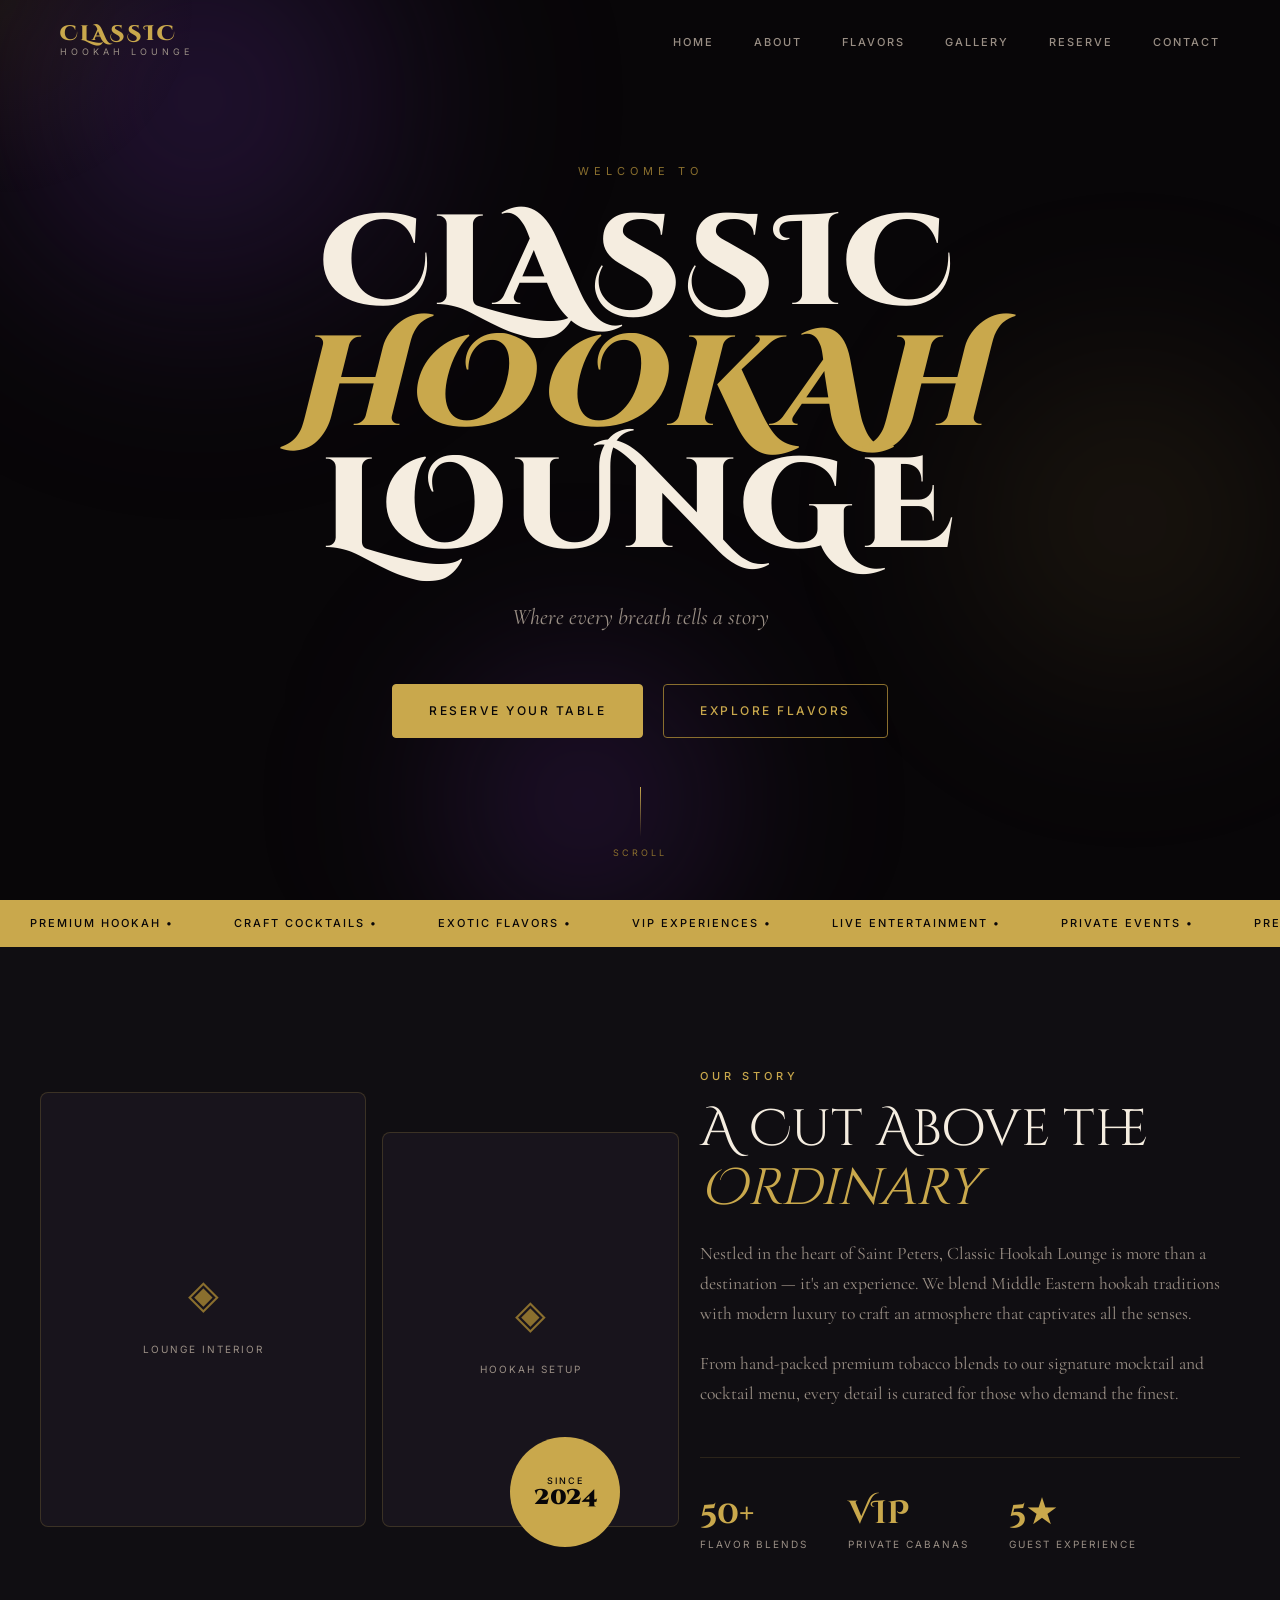
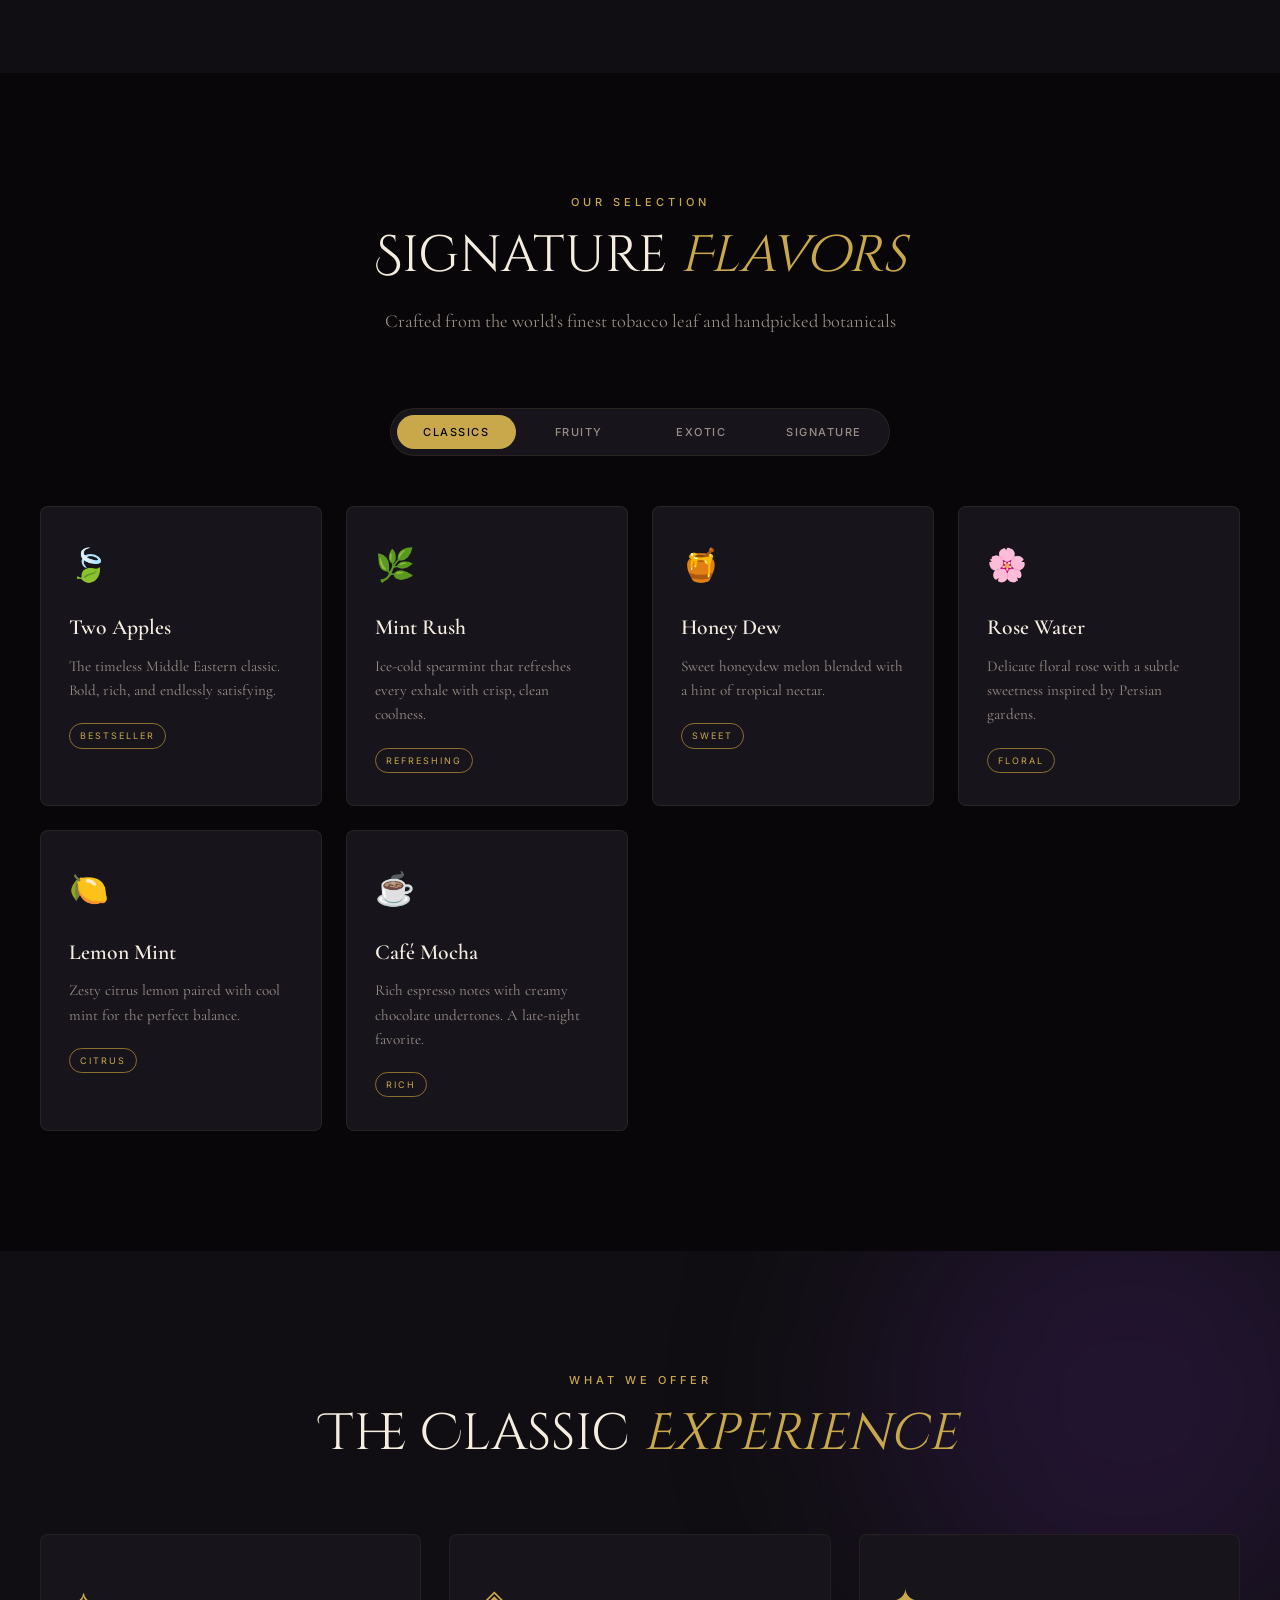
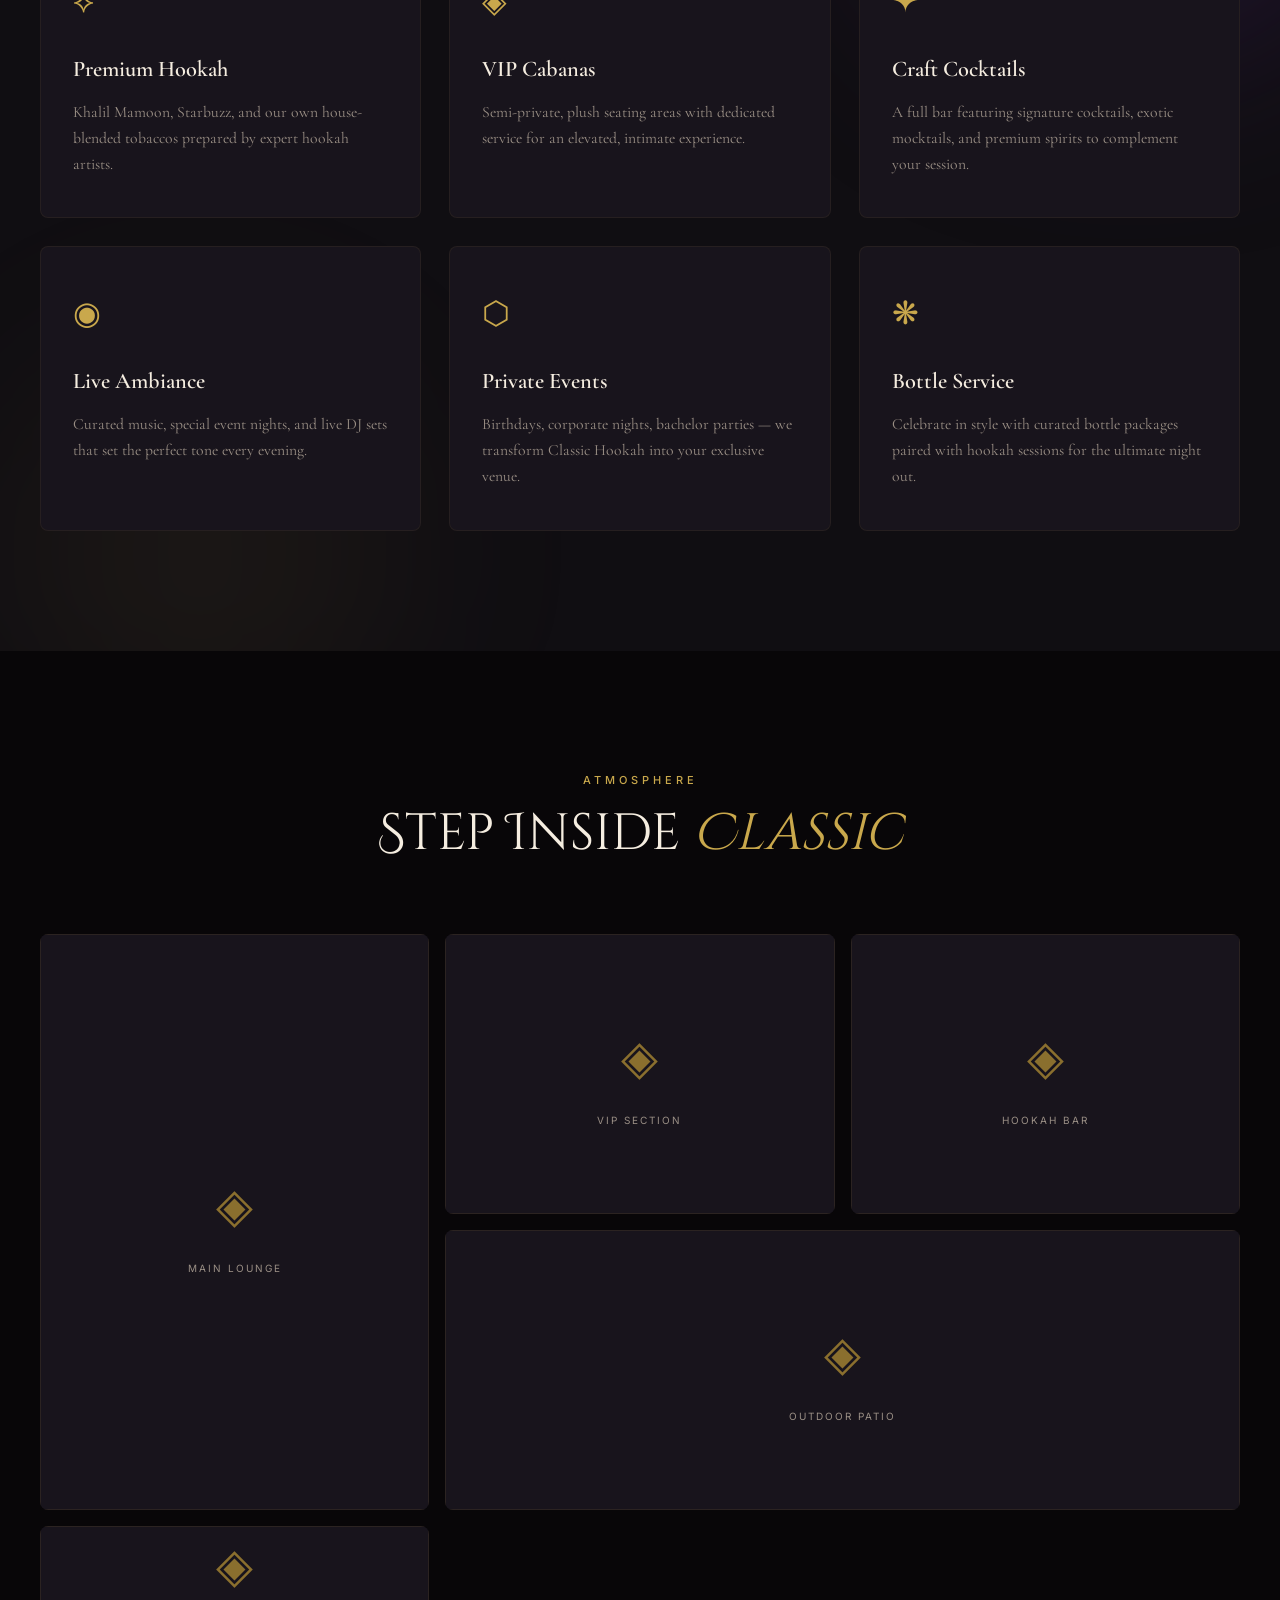
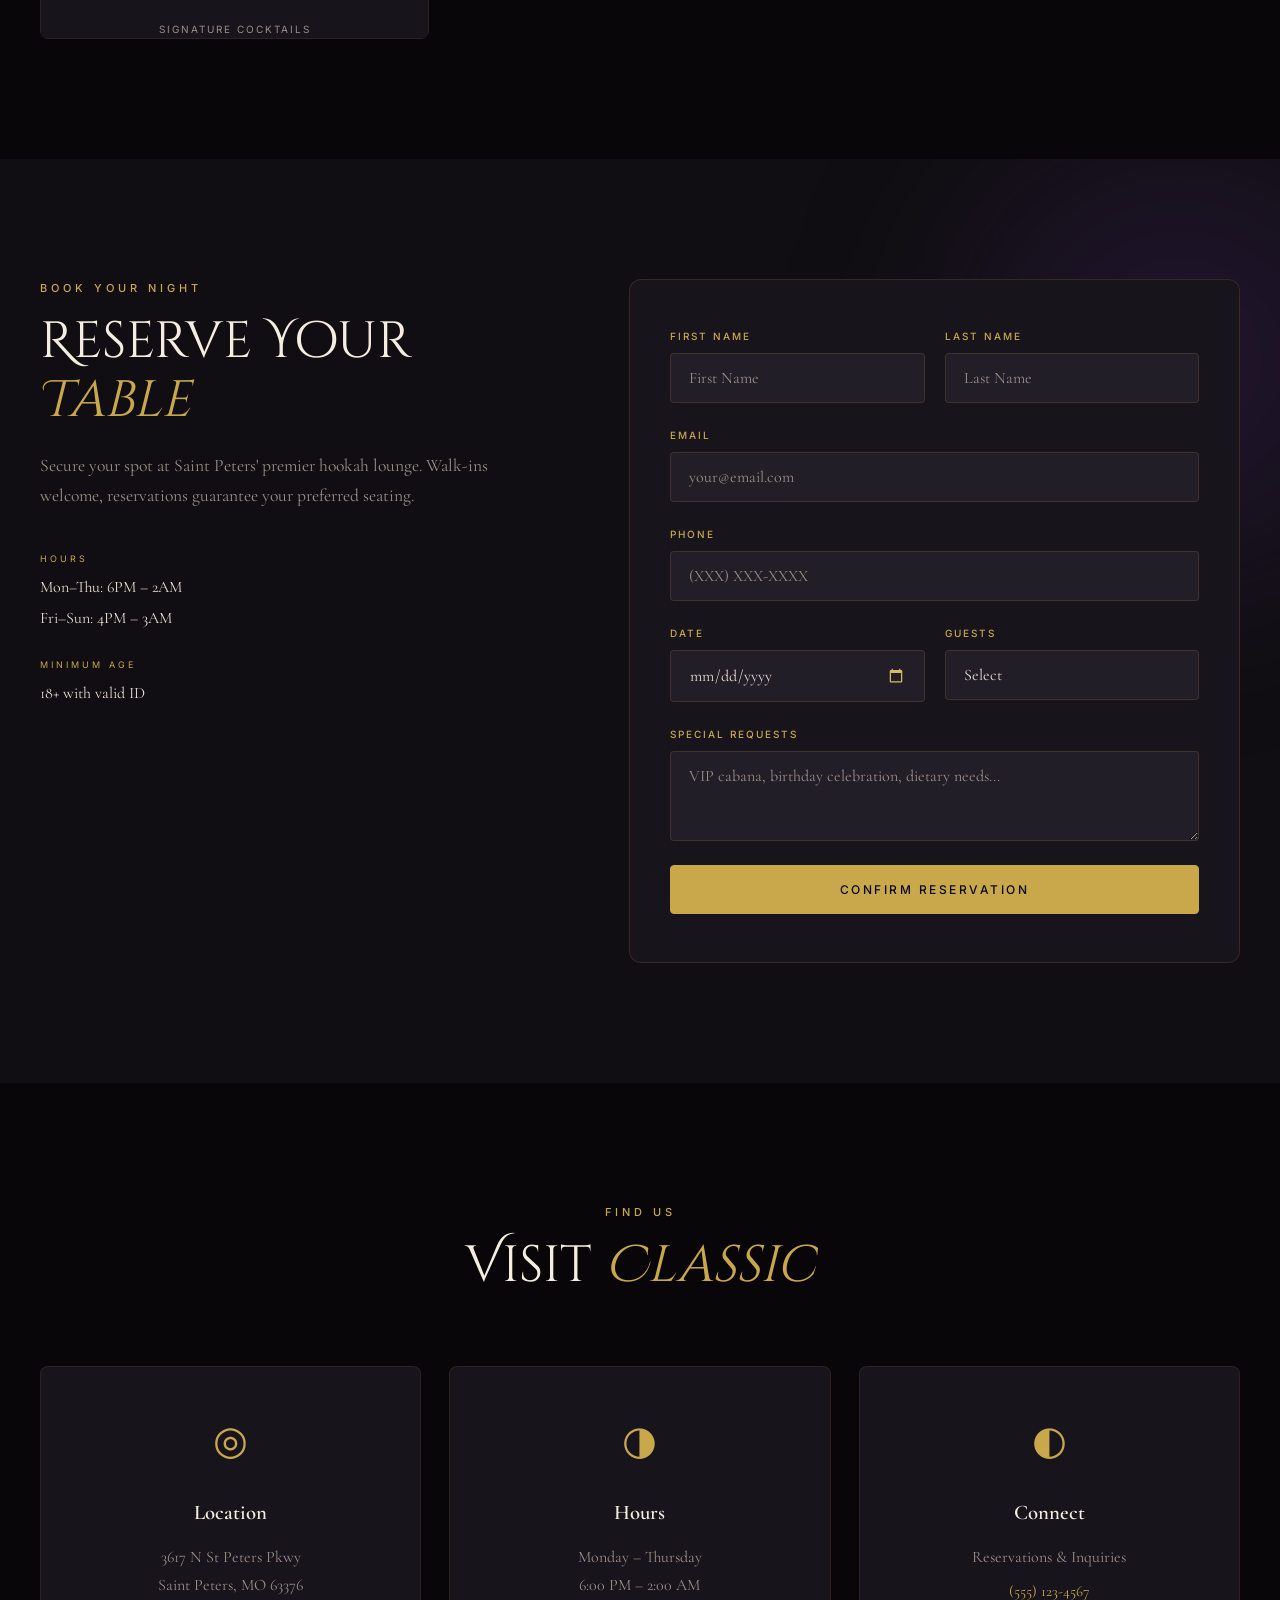
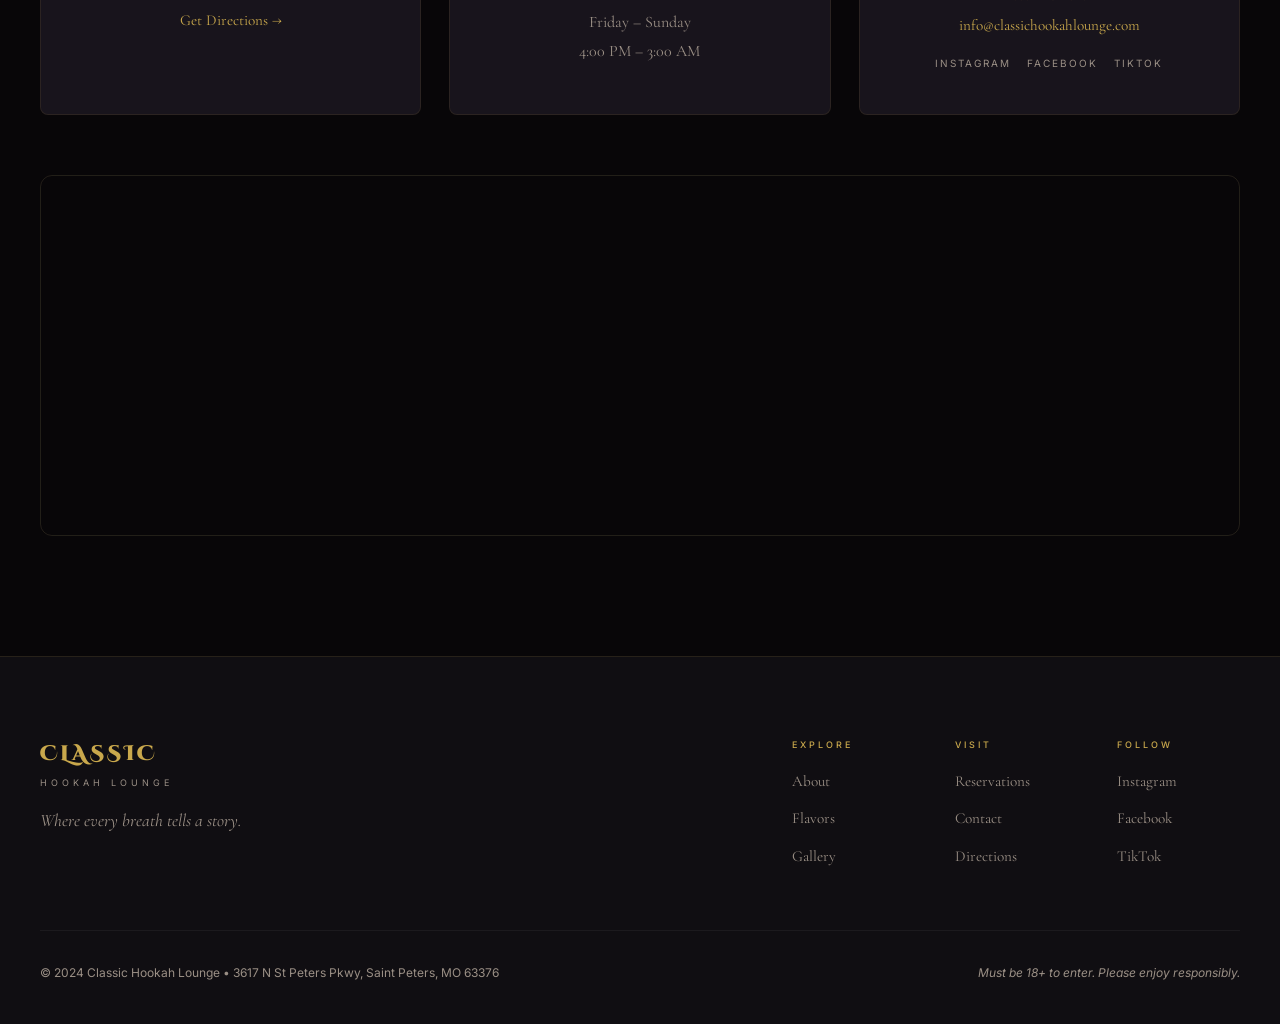
==== index.html @ 8cc6d25d "Initial commit of website files" ====
<!DOCTYPE html>
<html lang="en">
<head>
  <meta charset="UTF-8" />
  <meta name="viewport" content="width=device-width, initial-scale=1.0" />
  <title>Classic Hookah Lounge | Saint Peters, MO</title>
  <meta name="description" content="Classic Hookah Lounge — Premium hookah experience in Saint Peters, MO. Exotic flavors, luxurious ambiance, craft cocktails." />
  <link rel="stylesheet" href="style.css" />
  <link rel="preconnect" href="https://fonts.googleapis.com" />
  <link rel="preconnect" href="https://fonts.gstatic.com" crossorigin />
  <link href="https://fonts.googleapis.com/css2?family=Cinzel+Decorative:wght@400;700;900&family=Cormorant+Garamond:ital,wght@0,300;0,400;0,600;1,300;1,400&family=Inter:wght@300;400;500&display=swap" rel="stylesheet" />
</head>
<body>

  <!-- ── CURSOR GLOW ── -->
  <div class="cursor-glow" id="cursorGlow"></div>

  <!-- ── PARTICLE CANVAS ── -->
  <canvas id="smokeCanvas"></canvas>

  <!-- ── NAV ── -->
  <nav class="nav" id="nav">
    <div class="nav-logo">
      <span class="logo-text">CLASSIC</span>
      <span class="logo-sub">HOOKAH LOUNGE</span>
    </div>
    <button class="nav-toggle" id="navToggle" aria-label="Menu">
      <span></span><span></span><span></span>
    </button>
    <ul class="nav-links" id="navLinks">
      <li><a href="#home">Home</a></li>
      <li><a href="#about">About</a></li>
      <li><a href="#menu">Flavors</a></li>
      <li><a href="#gallery">Gallery</a></li>
      <li><a href="#reservations">Reserve</a></li>
      <li><a href="#contact">Contact</a></li>
    </ul>
  </nav>

  <!-- ── HERO ── -->
  <section class="hero" id="home">
    <div class="hero-bg">
      <div class="hero-orb hero-orb-1"></div>
      <div class="hero-orb hero-orb-2"></div>
      <div class="hero-orb hero-orb-3"></div>
    </div>
    <div class="hero-content">
      <p class="hero-eyebrow">Welcome to</p>
      <h1 class="hero-title">
        <span class="title-line">CLASSIC</span>
        <span class="title-line title-accent">HOOKAH</span>
        <span class="title-line">LOUNGE</span>
      </h1>
      <p class="hero-tagline">Where every breath tells a story</p>
      <div class="hero-cta">
        <a href="#reservations" class="btn btn-primary">Reserve Your Table</a>
        <a href="#menu" class="btn btn-ghost">Explore Flavors</a>
      </div>
    </div>
    <div class="hero-scroll">
      <div class="scroll-line"></div>
      <span>Scroll</span>
    </div>
  </section>

  <!-- ── TICKER ── -->
  <div class="ticker">
    <div class="ticker-track">
      <span>Premium Hookah &bull;</span>
      <span>Craft Cocktails &bull;</span>
      <span>Exotic Flavors &bull;</span>
      <span>VIP Experiences &bull;</span>
      <span>Live Entertainment &bull;</span>
      <span>Private Events &bull;</span>
      <span>Premium Hookah &bull;</span>
      <span>Craft Cocktails &bull;</span>
      <span>Exotic Flavors &bull;</span>
      <span>VIP Experiences &bull;</span>
      <span>Live Entertainment &bull;</span>
      <span>Private Events &bull;</span>
    </div>
  </div>

  <!-- ── ABOUT ── -->
  <section class="about section" id="about">
    <div class="container">
      <div class="about-grid">
        <div class="about-visual">
          <div class="about-img-frame">
            <div class="img-placeholder about-img-1">
              <div class="placeholder-icon">◈</div>
              <p>Lounge Interior</p>
            </div>
            <div class="img-placeholder about-img-2">
              <div class="placeholder-icon">◈</div>
              <p>Hookah Setup</p>
            </div>
          </div>
          <div class="about-badge">
            <span class="badge-number">Since</span>
            <span class="badge-year">2024</span>
          </div>
        </div>
        <div class="about-text">
          <p class="section-eyebrow">Our Story</p>
          <h2 class="section-title">A Cut Above the<br /><em>Ordinary</em></h2>
          <p class="about-desc">Nestled in the heart of Saint Peters, Classic Hookah Lounge is more than a destination — it's an experience. We blend Middle Eastern hookah traditions with modern luxury to craft an atmosphere that captivates all the senses.</p>
          <p class="about-desc">From hand-packed premium tobacco blends to our signature mocktail and cocktail menu, every detail is curated for those who demand the finest.</p>
          <div class="about-stats">
            <div class="stat">
              <span class="stat-num">50+</span>
              <span class="stat-label">Flavor Blends</span>
            </div>
            <div class="stat">
              <span class="stat-num">VIP</span>
              <span class="stat-label">Private Cabanas</span>
            </div>
            <div class="stat">
              <span class="stat-num">5★</span>
              <span class="stat-label">Guest Experience</span>
            </div>
          </div>
        </div>
      </div>
    </div>
  </section>

  <!-- ── FLAVORS ── -->
  <section class="menu section" id="menu">
    <div class="container">
      <div class="section-header">
        <p class="section-eyebrow">Our Selection</p>
        <h2 class="section-title">Signature <em>Flavors</em></h2>
        <p class="section-sub">Crafted from the world's finest tobacco leaf and handpicked botanicals</p>
      </div>
      <div class="flavor-tabs">
        <button class="tab-btn active" data-tab="classics">Classics</button>
        <button class="tab-btn" data-tab="fruity">Fruity</button>
        <button class="tab-btn" data-tab="exotic">Exotic</button>
        <button class="tab-btn" data-tab="signature">Signature</button>
      </div>
      <div class="flavor-grid" id="flavorGrid">
        <!-- JS populated -->
      </div>
    </div>
  </section>

  <!-- ── EXPERIENCE ── -->
  <section class="experience section">
    <div class="experience-bg">
      <div class="exp-orb exp-orb-1"></div>
      <div class="exp-orb exp-orb-2"></div>
    </div>
    <div class="container">
      <div class="section-header">
        <p class="section-eyebrow">What We Offer</p>
        <h2 class="section-title">The Classic <em>Experience</em></h2>
      </div>
      <div class="exp-cards">
        <div class="exp-card" data-delay="0">
          <div class="exp-icon">⟡</div>
          <h3>Premium Hookah</h3>
          <p>Khalil Mamoon, Starbuzz, and our own house-blended tobaccos prepared by expert hookah artists.</p>
        </div>
        <div class="exp-card" data-delay="100">
          <div class="exp-icon">◈</div>
          <h3>VIP Cabanas</h3>
          <p>Semi-private, plush seating areas with dedicated service for an elevated, intimate experience.</p>
        </div>
        <div class="exp-card" data-delay="200">
          <div class="exp-icon">✦</div>
          <h3>Craft Cocktails</h3>
          <p>A full bar featuring signature cocktails, exotic mocktails, and premium spirits to complement your session.</p>
        </div>
        <div class="exp-card" data-delay="300">
          <div class="exp-icon">◉</div>
          <h3>Live Ambiance</h3>
          <p>Curated music, special event nights, and live DJ sets that set the perfect tone every evening.</p>
        </div>
        <div class="exp-card" data-delay="400">
          <div class="exp-icon">⬡</div>
          <h3>Private Events</h3>
          <p>Birthdays, corporate nights, bachelor parties — we transform Classic Hookah into your exclusive venue.</p>
        </div>
        <div class="exp-card" data-delay="500">
          <div class="exp-icon">❋</div>
          <h3>Bottle Service</h3>
          <p>Celebrate in style with curated bottle packages paired with hookah sessions for the ultimate night out.</p>
        </div>
      </div>
    </div>
  </section>

  <!-- ── GALLERY ── -->
  <section class="gallery section" id="gallery">
    <div class="container">
      <div class="section-header">
        <p class="section-eyebrow">Atmosphere</p>
        <h2 class="section-title">Step Inside <em>Classic</em></h2>
      </div>
      <div class="gallery-grid">
        <div class="gallery-item gallery-large">
          <div class="gallery-placeholder">
            <div class="placeholder-icon">◈</div>
            <p>Main Lounge</p>
          </div>
          <div class="gallery-overlay"><span>Main Lounge</span></div>
        </div>
        <div class="gallery-item">
          <div class="gallery-placeholder">
            <div class="placeholder-icon">◈</div>
            <p>VIP Section</p>
          </div>
          <div class="gallery-overlay"><span>VIP Section</span></div>
        </div>
        <div class="gallery-item">
          <div class="gallery-placeholder">
            <div class="placeholder-icon">◈</div>
            <p>Hookah Bar</p>
          </div>
          <div class="gallery-overlay"><span>Hookah Bar</span></div>
        </div>
        <div class="gallery-item gallery-wide">
          <div class="gallery-placeholder">
            <div class="placeholder-icon">◈</div>
            <p>Outdoor Patio</p>
          </div>
          <div class="gallery-overlay"><span>Outdoor Patio</span></div>
        </div>
        <div class="gallery-item">
          <div class="gallery-placeholder">
            <div class="placeholder-icon">◈</div>
            <p>Signature Cocktails</p>
          </div>
          <div class="gallery-overlay"><span>Signature Cocktails</span></div>
        </div>
      </div>
    </div>
  </section>

  <!-- ── RESERVATIONS ── -->
  <section class="reservations section" id="reservations">
    <div class="res-bg">
      <div class="res-orb res-orb-1"></div>
    </div>
    <div class="container">
      <div class="res-grid">
        <div class="res-text">
          <p class="section-eyebrow">Book Your Night</p>
          <h2 class="section-title">Reserve Your<br /><em>Table</em></h2>
          <p class="res-desc">Secure your spot at Saint Peters' premier hookah lounge. Walk-ins welcome, reservations guarantee your preferred seating.</p>
          <div class="res-info">
            <div class="res-info-item">
              <span class="res-info-label">Hours</span>
              <span class="res-info-val">Mon–Thu: 6PM – 2AM</span>
              <span class="res-info-val">Fri–Sun: 4PM – 3AM</span>
            </div>
            <div class="res-info-item">
              <span class="res-info-label">Minimum Age</span>
              <span class="res-info-val">18+ with valid ID</span>
            </div>
          </div>
        </div>
        <form class="res-form" id="reservationForm">
          <div class="form-row">
            <div class="form-group">
              <label for="fname">First Name</label>
              <input type="text" id="fname" placeholder="First Name" required />
            </div>
            <div class="form-group">
              <label for="lname">Last Name</label>
              <input type="text" id="lname" placeholder="Last Name" required />
            </div>
          </div>
          <div class="form-group">
            <label for="email">Email</label>
            <input type="email" id="email" placeholder="your@email.com" required />
          </div>
          <div class="form-group">
            <label for="phone">Phone</label>
            <input type="tel" id="phone" placeholder="(XXX) XXX-XXXX" required />
          </div>
          <div class="form-row">
            <div class="form-group">
              <label for="date">Date</label>
              <input type="date" id="date" required />
            </div>
            <div class="form-group">
              <label for="guests">Guests</label>
              <select id="guests" required>
                <option value="">Select</option>
                <option>2</option>
                <option>3–4</option>
                <option>5–6</option>
                <option>7–10</option>
                <option>10+</option>
              </select>
            </div>
          </div>
          <div class="form-group">
            <label for="notes">Special Requests</label>
            <textarea id="notes" placeholder="VIP cabana, birthday celebration, dietary needs..." rows="3"></textarea>
          </div>
          <button type="submit" class="btn btn-primary btn-full">Confirm Reservation</button>
          <div class="form-success" id="formSuccess">
            <span>✦</span> Reservation received! We'll confirm via email shortly.
          </div>
        </form>
      </div>
    </div>
  </section>

  <!-- ── CONTACT ── -->
  <section class="contact section" id="contact">
    <div class="container">
      <div class="section-header">
        <p class="section-eyebrow">Find Us</p>
        <h2 class="section-title">Visit <em>Classic</em></h2>
      </div>
      <div class="contact-grid">
        <div class="contact-card">
          <div class="contact-icon">◎</div>
          <h3>Location</h3>
          <p>3617 N St Peters Pkwy<br />Saint Peters, MO 63376</p>
          <a href="https://maps.google.com/?q=3617+N+St+Peters+Pkwy+Saint+Peters+MO+63376" target="_blank" class="contact-link">Get Directions →</a>
        </div>
        <div class="contact-card">
          <div class="contact-icon">◑</div>
          <h3>Hours</h3>
          <p>Monday – Thursday<br />6:00 PM – 2:00 AM</p>
          <p>Friday – Sunday<br />4:00 PM – 3:00 AM</p>
        </div>
        <div class="contact-card">
          <div class="contact-icon">◐</div>
          <h3>Connect</h3>
          <p>Reservations &amp; Inquiries</p>
          <a href="tel:+15551234567" class="contact-link">(555) 123-4567</a>
          <a href="mailto:info@classichookahlounge.com" class="contact-link">info@classichookahlounge.com</a>
          <div class="social-links">
            <a href="#" class="social-link">Instagram</a>
            <a href="#" class="social-link">Facebook</a>
            <a href="#" class="social-link">TikTok</a>
          </div>
        </div>
      </div>
      <div class="map-frame">
        <iframe
          src="https://www.google.com/maps/embed?pb=!1m18!1m12!1m3!1d3107.0!2d-90.6273!3d38.7874!2m3!1f0!2f0!3f0!3m2!1i1024!2i768!4f13.1!3m3!1m2!1s0x0%3A0x0!2s3617+N+St+Peters+Pkwy%2C+Saint+Peters%2C+MO+63376!5e0!3m2!1sen!2sus!4v1"
          width="100%"
          height="350"
          style="border:0;"
          allowfullscreen=""
          loading="lazy"
          referrerpolicy="no-referrer-when-downgrade"
          title="Classic Hookah Lounge Location">
        </iframe>
      </div>
    </div>
  </section>

  <!-- ── FOOTER ── -->
  <footer class="footer">
    <div class="container">
      <div class="footer-top">
        <div class="footer-brand">
          <div class="footer-logo">
            <span class="logo-text">CLASSIC</span>
            <span class="logo-sub">HOOKAH LOUNGE</span>
          </div>
          <p class="footer-tagline">Where every breath tells a story.</p>
        </div>
        <div class="footer-links-grid">
          <div class="footer-col">
            <h4>Explore</h4>
            <a href="#about">About</a>
            <a href="#menu">Flavors</a>
            <a href="#gallery">Gallery</a>
          </div>
          <div class="footer-col">
            <h4>Visit</h4>
            <a href="#reservations">Reservations</a>
            <a href="#contact">Contact</a>
            <a href="#contact">Directions</a>
          </div>
          <div class="footer-col">
            <h4>Follow</h4>
            <a href="#">Instagram</a>
            <a href="#">Facebook</a>
            <a href="#">TikTok</a>
          </div>
        </div>
      </div>
      <div class="footer-bottom">
        <p>&copy; 2024 Classic Hookah Lounge &bull; 3617 N St Peters Pkwy, Saint Peters, MO 63376</p>
        <p class="footer-age">Must be 18+ to enter. Please enjoy responsibly.</p>
      </div>
    </div>
  </footer>

  <script src="script.js"></script>
</body>
</html>
---- style.css ----
/* ── RESET & TOKENS ── */
*, *::before, *::after { box-sizing: border-box; margin: 0; padding: 0; }

:root {
  --gold:       #c9a84c;
  --gold-light: #e8c97a;
  --gold-dim:   #8a6f2e;
  --cream:      #f5ede0;
  --dark:       #080608;
  --dark-2:     #100e12;
  --dark-3:     #18141c;
  --dark-4:     #221e28;
  --purple:     #3d1f5e;
  --purple-mid: #5c2d8a;
  --purple-glow:#7b3db5;
  --text-main:  #e8ddd0;
  --text-muted: #9a8f85;
  --font-display: 'Cinzel Decorative', serif;
  --font-body:    'Cormorant Garamond', serif;
  --font-ui:      'Inter', sans-serif;
  --section-pad:  120px;
  --radius:       4px;
  --transition:   0.4s cubic-bezier(0.25, 0.46, 0.45, 0.94);
}

html { scroll-behavior: smooth; }

body {
  background: var(--dark);
  color: var(--text-main);
  font-family: var(--font-body);
  font-size: 18px;
  line-height: 1.7;
  overflow-x: hidden;
}

/* ── SCROLLBAR ── */
::-webkit-scrollbar { width: 6px; }
::-webkit-scrollbar-track { background: var(--dark-2); }
::-webkit-scrollbar-thumb { background: var(--gold-dim); border-radius: 3px; }

/* ── SMOKE CANVAS ── */
#smokeCanvas {
  position: fixed;
  top: 0; left: 0;
  width: 100%; height: 100%;
  pointer-events: none;
  z-index: 0;
  opacity: 0.35;
}

/* ── CURSOR GLOW ── */
.cursor-glow {
  position: fixed;
  width: 400px;
  height: 400px;
  border-radius: 50%;
  background: radial-gradient(circle, rgba(201,168,76,0.07) 0%, transparent 70%);
  pointer-events: none;
  transform: translate(-50%, -50%);
  z-index: 1;
  transition: opacity 0.3s;
}

/* ── CONTAINER ── */
.container {
  max-width: 1280px;
  margin: 0 auto;
  padding: 0 40px;
  position: relative;
  z-index: 2;
}

/* ── SECTION SHARED ── */
.section { padding: var(--section-pad) 0; position: relative; }

.section-header { text-align: center; margin-bottom: 70px; }

.section-eyebrow {
  font-family: var(--font-ui);
  font-size: 11px;
  font-weight: 500;
  letter-spacing: 4px;
  text-transform: uppercase;
  color: var(--gold);
  margin-bottom: 16px;
  display: block;
}

.section-title {
  font-family: var(--font-display);
  font-size: clamp(2rem, 4vw, 3.2rem);
  font-weight: 400;
  line-height: 1.15;
  color: var(--cream);
  margin-bottom: 20px;
}

.section-title em {
  font-style: italic;
  color: var(--gold);
}

.section-sub {
  font-size: 1.15rem;
  color: var(--text-muted);
  max-width: 550px;
  margin: 0 auto;
}

/* ── BUTTONS ── */
.btn {
  display: inline-block;
  font-family: var(--font-ui);
  font-size: 12px;
  font-weight: 500;
  letter-spacing: 2.5px;
  text-transform: uppercase;
  text-decoration: none;
  padding: 16px 36px;
  border-radius: var(--radius);
  cursor: pointer;
  transition: var(--transition);
  border: 1.5px solid transparent;
  position: relative;
  overflow: hidden;
}

.btn::before {
  content: '';
  position: absolute;
  inset: 0;
  background: var(--gold-light);
  transform: scaleX(0);
  transform-origin: left;
  transition: transform 0.35s ease;
  z-index: -1;
}

.btn-primary {
  background: var(--gold);
  color: var(--dark);
  border-color: var(--gold);
}

.btn-primary:hover {
  color: var(--dark);
  box-shadow: 0 0 40px rgba(201,168,76,0.4);
}

.btn-primary:hover::before { transform: scaleX(1); }

.btn-ghost {
  background: transparent;
  color: var(--gold);
  border-color: var(--gold-dim);
}

.btn-ghost:hover {
  border-color: var(--gold);
  box-shadow: 0 0 25px rgba(201,168,76,0.2);
  color: var(--gold-light);
}

.btn-full { width: 100%; text-align: center; }

/* ── NAV ── */
.nav {
  position: fixed;
  top: 0; left: 0; right: 0;
  z-index: 1000;
  padding: 24px 60px;
  display: flex;
  align-items: center;
  justify-content: space-between;
  transition: var(--transition);
}

.nav.scrolled {
  background: rgba(8,6,8,0.92);
  backdrop-filter: blur(20px);
  padding: 16px 60px;
  border-bottom: 1px solid rgba(201,168,76,0.1);
}

.nav-logo {
  display: flex;
  flex-direction: column;
  line-height: 1;
}

.logo-text {
  font-family: var(--font-display);
  font-size: 1.3rem;
  font-weight: 900;
  color: var(--gold);
  letter-spacing: 3px;
}

.logo-sub {
  font-family: var(--font-ui);
  font-size: 9px;
  letter-spacing: 4px;
  color: var(--text-muted);
  text-transform: uppercase;
  margin-top: 2px;
}

.nav-links {
  list-style: none;
  display: flex;
  gap: 40px;
}

.nav-links a {
  font-family: var(--font-ui);
  font-size: 11px;
  font-weight: 500;
  letter-spacing: 2px;
  text-transform: uppercase;
  text-decoration: none;
  color: var(--text-muted);
  transition: color 0.25s;
  position: relative;
}

.nav-links a::after {
  content: '';
  position: absolute;
  bottom: -4px; left: 0;
  width: 0; height: 1px;
  background: var(--gold);
  transition: width 0.3s;
}

.nav-links a:hover { color: var(--gold); }
.nav-links a:hover::after { width: 100%; }

.nav-toggle {
  display: none;
  flex-direction: column;
  gap: 5px;
  background: none;
  border: none;
  cursor: pointer;
  padding: 4px;
}

.nav-toggle span {
  display: block;
  width: 24px;
  height: 1.5px;
  background: var(--gold);
  transition: var(--transition);
}

/* ── HERO ── */
.hero {
  position: relative;
  min-height: 100vh;
  display: flex;
  align-items: center;
  justify-content: center;
  text-align: center;
  overflow: hidden;
  background: var(--dark);
}

.hero-bg {
  position: absolute;
  inset: 0;
}

.hero-orb {
  position: absolute;
  border-radius: 50%;
  filter: blur(80px);
  animation: orbFloat 8s ease-in-out infinite;
}

.hero-orb-1 {
  width: 600px; height: 600px;
  background: radial-gradient(circle, rgba(61,31,94,0.6) 0%, transparent 70%);
  top: -200px; left: -100px;
  animation-delay: 0s;
}

.hero-orb-2 {
  width: 500px; height: 500px;
  background: radial-gradient(circle, rgba(201,168,76,0.12) 0%, transparent 70%);
  top: 30%; right: -100px;
  animation-delay: -3s;
}

.hero-orb-3 {
  width: 400px; height: 400px;
  background: radial-gradient(circle, rgba(92,45,138,0.4) 0%, transparent 70%);
  bottom: -100px; left: 30%;
  animation-delay: -6s;
}

@keyframes orbFloat {
  0%, 100% { transform: translateY(0) scale(1); }
  50% { transform: translateY(-30px) scale(1.05); }
}

.hero-content {
  position: relative;
  z-index: 2;
  max-width: 900px;
  padding: 0 20px;
}

.hero-eyebrow {
  font-family: var(--font-ui);
  font-size: 11px;
  font-weight: 400;
  letter-spacing: 5px;
  text-transform: uppercase;
  color: var(--gold-dim);
  margin-bottom: 24px;
  opacity: 0;
  animation: fadeUp 1s 0.3s forwards;
}

.hero-title {
  margin-bottom: 28px;
  opacity: 0;
  animation: fadeUp 1s 0.6s forwards;
}

.title-line {
  display: block;
  font-family: var(--font-display);
  font-size: clamp(3.5rem, 10vw, 8rem);
  font-weight: 900;
  line-height: 0.95;
  letter-spacing: 0.05em;
  color: var(--cream);
}

.title-accent {
  color: var(--gold);
  font-style: italic;
}

.hero-tagline {
  font-family: var(--font-body);
  font-size: clamp(1.1rem, 2vw, 1.4rem);
  font-style: italic;
  color: var(--text-muted);
  margin-bottom: 48px;
  opacity: 0;
  animation: fadeUp 1s 0.9s forwards;
}

.hero-cta {
  display: flex;
  gap: 20px;
  justify-content: center;
  flex-wrap: wrap;
  opacity: 0;
  animation: fadeUp 1s 1.2s forwards;
}

.hero-scroll {
  position: absolute;
  bottom: 40px; left: 50%;
  transform: translateX(-50%);
  display: flex;
  flex-direction: column;
  align-items: center;
  gap: 8px;
  z-index: 2;
  opacity: 0;
  animation: fadeIn 1s 2s forwards;
}

.scroll-line {
  width: 1px;
  height: 50px;
  background: linear-gradient(to bottom, var(--gold), transparent);
  animation: scrollPulse 2s ease-in-out infinite;
}

.hero-scroll span {
  font-family: var(--font-ui);
  font-size: 9px;
  letter-spacing: 3px;
  text-transform: uppercase;
  color: var(--gold-dim);
}

@keyframes scrollPulse {
  0%, 100% { opacity: 0.4; transform: scaleY(1); }
  50% { opacity: 1; transform: scaleY(1.2); }
}

/* ── TICKER ── */
.ticker {
  position: relative;
  z-index: 2;
  background: var(--gold);
  overflow: hidden;
  padding: 14px 0;
}

.ticker-track {
  display: flex;
  white-space: nowrap;
  animation: ticker 30s linear infinite;
}

.ticker-track span {
  font-family: var(--font-ui);
  font-size: 11px;
  font-weight: 500;
  letter-spacing: 2px;
  text-transform: uppercase;
  color: var(--dark);
  padding: 0 30px;
}

@keyframes ticker {
  from { transform: translateX(0); }
  to { transform: translateX(-50%); }
}

/* ── ABOUT ── */
.about { background: var(--dark-2); }

.about-grid {
  display: grid;
  grid-template-columns: 1fr 1fr;
  gap: 80px;
  align-items: center;
}

.about-visual {
  position: relative;
}

.about-img-frame {
  display: grid;
  grid-template-columns: 3fr 2fr;
  gap: 16px;
}

.img-placeholder {
  border-radius: 8px;
  display: flex;
  flex-direction: column;
  align-items: center;
  justify-content: center;
  gap: 12px;
  border: 1px solid rgba(201,168,76,0.2);
  transition: border-color 0.3s;
  cursor: default;
  background: var(--dark-3);
}

.img-placeholder:hover { border-color: rgba(201,168,76,0.5); }

.about-img-1 { aspect-ratio: 3/4; }
.about-img-2 { aspect-ratio: 3/4; margin-top: 40px; }

.placeholder-icon {
  font-size: 2.5rem;
  color: var(--gold-dim);
}

.img-placeholder p {
  font-family: var(--font-ui);
  font-size: 10px;
  letter-spacing: 2px;
  text-transform: uppercase;
  color: var(--text-muted);
}

.about-badge {
  position: absolute;
  bottom: -20px; right: -20px;
  width: 110px; height: 110px;
  border-radius: 50%;
  background: var(--gold);
  display: flex;
  flex-direction: column;
  align-items: center;
  justify-content: center;
  line-height: 1;
}

.badge-number {
  font-family: var(--font-ui);
  font-size: 9px;
  font-weight: 500;
  letter-spacing: 2px;
  text-transform: uppercase;
  color: var(--dark);
}

.badge-year {
  font-family: var(--font-display);
  font-size: 1.5rem;
  font-weight: 900;
  color: var(--dark);
}

.about-text { padding-left: 20px; }

.about-desc {
  color: var(--text-muted);
  margin-bottom: 20px;
  font-size: 1.1rem;
}

.about-stats {
  display: flex;
  gap: 40px;
  margin-top: 48px;
  padding-top: 40px;
  border-top: 1px solid rgba(201,168,76,0.15);
}

.stat { display: flex; flex-direction: column; }

.stat-num {
  font-family: var(--font-display);
  font-size: 2rem;
  font-weight: 700;
  color: var(--gold);
  line-height: 1;
}

.stat-label {
  font-family: var(--font-ui);
  font-size: 10px;
  letter-spacing: 2px;
  text-transform: uppercase;
  color: var(--text-muted);
  margin-top: 6px;
}

/* ── MENU / FLAVORS ── */
.menu { background: var(--dark); }

.flavor-tabs {
  display: flex;
  justify-content: center;
  gap: 4px;
  margin-bottom: 50px;
  background: var(--dark-3);
  border-radius: 100px;
  padding: 6px;
  max-width: 500px;
  margin: 0 auto 50px;
  border: 1px solid rgba(201,168,76,0.1);
}

.tab-btn {
  flex: 1;
  font-family: var(--font-ui);
  font-size: 11px;
  font-weight: 500;
  letter-spacing: 1.5px;
  text-transform: uppercase;
  padding: 10px 20px;
  border: none;
  border-radius: 100px;
  background: transparent;
  color: var(--text-muted);
  cursor: pointer;
  transition: var(--transition);
}

.tab-btn.active {
  background: var(--gold);
  color: var(--dark);
}

.tab-btn:hover:not(.active) { color: var(--gold); }

.flavor-grid {
  display: grid;
  grid-template-columns: repeat(auto-fill, minmax(280px, 1fr));
  gap: 24px;
}

.flavor-card {
  background: var(--dark-3);
  border: 1px solid rgba(201,168,76,0.1);
  border-radius: 8px;
  padding: 32px 28px;
  transition: var(--transition);
  position: relative;
  overflow: hidden;
  opacity: 0;
  transform: translateY(20px);
  animation: fadeUp 0.5s forwards;
}

.flavor-card::before {
  content: '';
  position: absolute;
  top: 0; left: 0;
  width: 100%; height: 3px;
  background: linear-gradient(90deg, var(--gold-dim), var(--gold));
  transform: scaleX(0);
  transform-origin: left;
  transition: transform 0.4s ease;
}

.flavor-card:hover {
  border-color: rgba(201,168,76,0.35);
  transform: translateY(-6px);
  box-shadow: 0 20px 60px rgba(0,0,0,0.5);
}

.flavor-card:hover::before { transform: scaleX(1); }

.flavor-emoji {
  font-size: 2rem;
  margin-bottom: 16px;
  display: block;
}

.flavor-name {
  font-family: var(--font-body);
  font-size: 1.35rem;
  font-weight: 600;
  color: var(--cream);
  margin-bottom: 8px;
}

.flavor-desc {
  font-size: 0.95rem;
  color: var(--text-muted);
  line-height: 1.6;
  margin-bottom: 16px;
}

.flavor-tag {
  display: inline-block;
  font-family: var(--font-ui);
  font-size: 9px;
  letter-spacing: 2px;
  text-transform: uppercase;
  color: var(--gold);
  border: 1px solid var(--gold-dim);
  padding: 4px 10px;
  border-radius: 100px;
}

/* ── EXPERIENCE ── */
.experience {
  background: var(--dark-2);
  overflow: hidden;
}

.experience-bg {
  position: absolute;
  inset: 0;
  pointer-events: none;
}

.exp-orb {
  position: absolute;
  border-radius: 50%;
  filter: blur(100px);
}

.exp-orb-1 {
  width: 500px; height: 500px;
  background: rgba(61,31,94,0.4);
  top: -100px; right: -100px;
}

.exp-orb-2 {
  width: 400px; height: 400px;
  background: rgba(201,168,76,0.06);
  bottom: -100px; left: 0;
}

.exp-cards {
  display: grid;
  grid-template-columns: repeat(3, 1fr);
  gap: 28px;
}

.exp-card {
  background: var(--dark-3);
  border: 1px solid rgba(201,168,76,0.08);
  border-radius: 8px;
  padding: 40px 32px;
  transition: var(--transition);
  position: relative;
  z-index: 2;
  opacity: 0;
  transform: translateY(30px);
}

.exp-card.visible {
  animation: fadeUp 0.7s forwards;
}

.exp-card:hover {
  border-color: rgba(201,168,76,0.3);
  background: var(--dark-4);
  box-shadow: 0 0 60px rgba(61,31,94,0.3);
  transform: translateY(-4px);
}

.exp-icon {
  font-size: 2rem;
  color: var(--gold);
  margin-bottom: 20px;
  display: block;
}

.exp-card h3 {
  font-family: var(--font-body);
  font-size: 1.4rem;
  font-weight: 600;
  color: var(--cream);
  margin-bottom: 12px;
}

.exp-card p {
  font-size: 0.98rem;
  color: var(--text-muted);
  line-height: 1.65;
}

/* ── GALLERY ── */
.gallery { background: var(--dark); }

.gallery-grid {
  display: grid;
  grid-template-columns: repeat(3, 1fr);
  grid-template-rows: repeat(2, 280px);
  gap: 16px;
}

.gallery-large {
  grid-column: 1;
  grid-row: 1 / 3;
}

.gallery-wide {
  grid-column: 2 / 4;
}

.gallery-item {
  position: relative;
  border-radius: 8px;
  overflow: hidden;
  cursor: pointer;
}

.gallery-placeholder {
  width: 100%; height: 100%;
  background: var(--dark-3);
  display: flex;
  flex-direction: column;
  align-items: center;
  justify-content: center;
  gap: 12px;
  border: 1px solid rgba(201,168,76,0.1);
  transition: border-color 0.3s;
}

.gallery-item:hover .gallery-placeholder {
  border-color: rgba(201,168,76,0.3);
}

.gallery-placeholder .placeholder-icon { font-size: 3rem; color: var(--gold-dim); }
.gallery-placeholder p { font-family: var(--font-ui); font-size: 10px; letter-spacing: 2px; text-transform: uppercase; color: var(--text-muted); }

.gallery-overlay {
  position: absolute;
  inset: 0;
  background: linear-gradient(to top, rgba(8,6,8,0.85) 0%, transparent 60%);
  display: flex;
  align-items: flex-end;
  padding: 24px;
  opacity: 0;
  transition: opacity 0.35s;
}

.gallery-item:hover .gallery-overlay { opacity: 1; }

.gallery-overlay span {
  font-family: var(--font-body);
  font-size: 1.1rem;
  font-weight: 600;
  color: var(--gold);
  letter-spacing: 1px;
}

/* ── RESERVATIONS ── */
.reservations {
  background: var(--dark-2);
  overflow: hidden;
}

.res-bg {
  position: absolute;
  inset: 0;
  pointer-events: none;
}

.res-orb-1 {
  position: absolute;
  width: 600px; height: 600px;
  border-radius: 50%;
  background: radial-gradient(circle, rgba(92,45,138,0.3) 0%, transparent 70%);
  filter: blur(80px);
  right: -200px; top: -100px;
}

.res-grid {
  display: grid;
  grid-template-columns: 1fr 1.2fr;
  gap: 80px;
  align-items: start;
}

.res-desc {
  color: var(--text-muted);
  font-size: 1.1rem;
  margin-bottom: 40px;
}

.res-info { display: flex; flex-direction: column; gap: 24px; }

.res-info-item { display: flex; flex-direction: column; gap: 4px; }

.res-info-label {
  font-family: var(--font-ui);
  font-size: 9px;
  letter-spacing: 3px;
  text-transform: uppercase;
  color: var(--gold);
  margin-bottom: 4px;
}

.res-info-val {
  font-size: 1rem;
  color: var(--text-main);
}

.res-form {
  background: var(--dark-3);
  border: 1px solid rgba(201,168,76,0.15);
  border-radius: 12px;
  padding: 48px 40px;
  position: relative;
  z-index: 2;
}

.form-row {
  display: grid;
  grid-template-columns: 1fr 1fr;
  gap: 20px;
}

.form-group {
  display: flex;
  flex-direction: column;
  gap: 8px;
  margin-bottom: 24px;
}

.form-group label {
  font-family: var(--font-ui);
  font-size: 10px;
  font-weight: 500;
  letter-spacing: 2px;
  text-transform: uppercase;
  color: var(--gold);
}

.form-group input,
.form-group select,
.form-group textarea {
  background: var(--dark-4);
  border: 1px solid rgba(201,168,76,0.15);
  border-radius: var(--radius);
  color: var(--text-main);
  font-family: var(--font-body);
  font-size: 1rem;
  padding: 14px 18px;
  transition: border-color 0.25s, box-shadow 0.25s;
  outline: none;
  width: 100%;
  appearance: none;
}

.form-group input::placeholder,
.form-group textarea::placeholder { color: var(--text-muted); }

.form-group input:focus,
.form-group select:focus,
.form-group textarea:focus {
  border-color: var(--gold-dim);
  box-shadow: 0 0 0 3px rgba(201,168,76,0.08);
}

.form-group textarea { resize: vertical; min-height: 80px; }

input[type="date"]::-webkit-calendar-picker-indicator {
  filter: invert(0.6) sepia(1) saturate(2) hue-rotate(10deg);
}

select option { background: var(--dark-3); }

.form-success {
  display: none;
  text-align: center;
  color: var(--gold);
  font-family: var(--font-body);
  font-size: 1.05rem;
  margin-top: 20px;
  padding: 14px;
  border: 1px solid rgba(201,168,76,0.2);
  border-radius: var(--radius);
  background: rgba(201,168,76,0.05);
}

.form-success.visible { display: block; animation: fadeIn 0.5s; }

/* ── CONTACT ── */
.contact { background: var(--dark); }

.contact-grid {
  display: grid;
  grid-template-columns: repeat(3, 1fr);
  gap: 28px;
  margin-bottom: 60px;
}

.contact-card {
  background: var(--dark-3);
  border: 1px solid rgba(201,168,76,0.1);
  border-radius: 8px;
  padding: 40px 32px;
  text-align: center;
  transition: var(--transition);
}

.contact-card:hover {
  border-color: rgba(201,168,76,0.3);
  transform: translateY(-4px);
}

.contact-icon {
  font-size: 2.5rem;
  color: var(--gold);
  margin-bottom: 20px;
}

.contact-card h3 {
  font-family: var(--font-body);
  font-size: 1.3rem;
  font-weight: 600;
  color: var(--cream);
  margin-bottom: 12px;
}

.contact-card p {
  color: var(--text-muted);
  font-size: 1rem;
  line-height: 1.8;
  margin-bottom: 8px;
}

.contact-link {
  display: block;
  color: var(--gold);
  text-decoration: none;
  font-size: 0.95rem;
  transition: color 0.25s;
  margin-top: 8px;
}

.contact-link:hover { color: var(--gold-light); }

.social-links {
  display: flex;
  justify-content: center;
  gap: 16px;
  margin-top: 16px;
}

.social-link {
  font-family: var(--font-ui);
  font-size: 10px;
  letter-spacing: 2px;
  text-transform: uppercase;
  color: var(--text-muted);
  text-decoration: none;
  transition: color 0.25s;
}

.social-link:hover { color: var(--gold); }

.map-frame {
  border-radius: 12px;
  overflow: hidden;
  border: 1px solid rgba(201,168,76,0.15);
  filter: grayscale(0.5) contrast(1.1);
  transition: filter 0.3s;
}

.map-frame:hover { filter: grayscale(0) contrast(1); }

/* ── FOOTER ── */
.footer {
  background: var(--dark-2);
  border-top: 1px solid rgba(201,168,76,0.12);
  padding: 80px 0 40px;
  position: relative;
  z-index: 2;
}

.footer-top {
  display: grid;
  grid-template-columns: 1.5fr 1fr;
  gap: 80px;
  margin-bottom: 60px;
}

.footer-logo {
  display: flex;
  flex-direction: column;
  margin-bottom: 16px;
}

.footer-tagline {
  font-style: italic;
  color: var(--text-muted);
  font-size: 1.1rem;
}

.footer-links-grid {
  display: grid;
  grid-template-columns: repeat(3, 1fr);
  gap: 40px;
}

.footer-col {
  display: flex;
  flex-direction: column;
  gap: 12px;
}

.footer-col h4 {
  font-family: var(--font-ui);
  font-size: 9px;
  font-weight: 500;
  letter-spacing: 3px;
  text-transform: uppercase;
  color: var(--gold);
  margin-bottom: 4px;
}

.footer-col a {
  font-size: 0.95rem;
  color: var(--text-muted);
  text-decoration: none;
  transition: color 0.25s;
}

.footer-col a:hover { color: var(--cream); }

.footer-bottom {
  padding-top: 32px;
  border-top: 1px solid rgba(255,255,255,0.05);
  display: flex;
  justify-content: space-between;
  align-items: center;
  flex-wrap: wrap;
  gap: 12px;
}

.footer-bottom p {
  font-family: var(--font-ui);
  font-size: 12px;
  color: var(--text-muted);
}

.footer-age {
  font-style: italic;
}

/* ── ANIMATIONS ── */
@keyframes fadeUp {
  from { opacity: 0; transform: translateY(30px); }
  to   { opacity: 1; transform: translateY(0); }
}

@keyframes fadeIn {
  from { opacity: 0; }
  to   { opacity: 1; }
}

/* ── DIVIDER ── */
.gold-divider {
  width: 60px; height: 1px;
  background: linear-gradient(90deg, transparent, var(--gold), transparent);
  margin: 20px auto;
}

/* ── RESPONSIVE ── */
@media (max-width: 1024px) {
  .exp-cards { grid-template-columns: repeat(2, 1fr); }
  .about-grid { gap: 50px; }
  .res-grid { gap: 50px; }
}

@media (max-width: 768px) {
  :root { --section-pad: 80px; }

  .nav { padding: 20px 24px; }
  .nav.scrolled { padding: 14px 24px; }

  .nav-links {
    position: fixed;
    top: 0; right: -100%;
    width: 70%;
    height: 100vh;
    background: var(--dark-2);
    flex-direction: column;
    justify-content: center;
    align-items: center;
    transition: right 0.4s ease;
    border-left: 1px solid rgba(201,168,76,0.15);
    z-index: 999;
  }

  .nav-links.open { right: 0; }
  .nav-toggle { display: flex; z-index: 1000; }

  .about-grid { grid-template-columns: 1fr; }
  .about-text { padding-left: 0; }
  .about-img-frame { max-width: 400px; margin: 0 auto; }
  .about-badge { bottom: -10px; right: 0; }

  .exp-cards { grid-template-columns: 1fr; }

  .gallery-grid {
    grid-template-columns: 1fr 1fr;
    grid-template-rows: auto;
  }
  .gallery-large { grid-column: 1 / 3; grid-row: auto; }
  .gallery-wide { grid-column: 1 / 3; }

  .res-grid { grid-template-columns: 1fr; }
  .res-form { padding: 32px 24px; }
  .form-row { grid-template-columns: 1fr; }

  .contact-grid { grid-template-columns: 1fr; }

  .footer-top { grid-template-columns: 1fr; gap: 48px; }
  .footer-bottom { flex-direction: column; text-align: center; }

  .container { padding: 0 24px; }
}

@media (max-width: 480px) {
  .hero-cta { flex-direction: column; align-items: center; }
  .flavor-tabs { flex-wrap: wrap; border-radius: 12px; }
  .about-stats { gap: 24px; }
  .gallery-grid { grid-template-columns: 1fr; }
  .gallery-large, .gallery-wide { grid-column: 1; }
  .footer-links-grid { grid-template-columns: 1fr 1fr; }
}
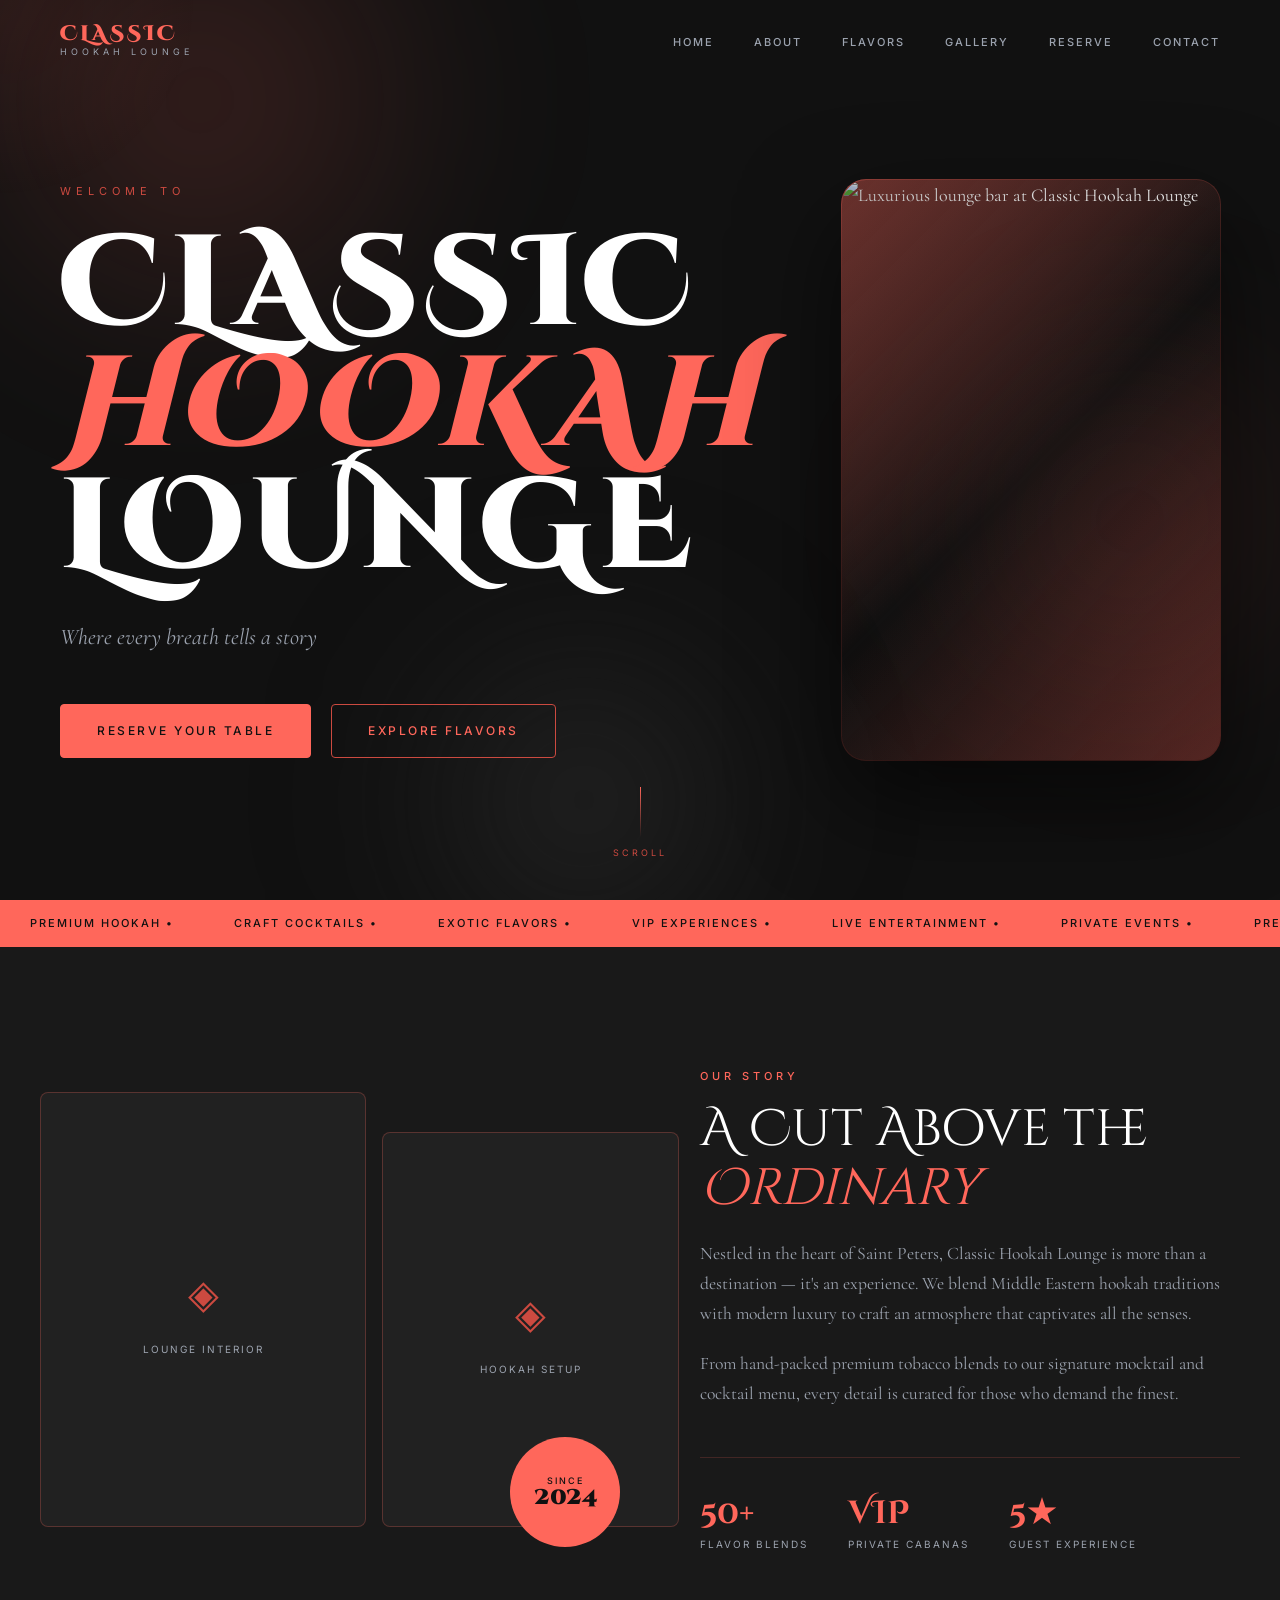
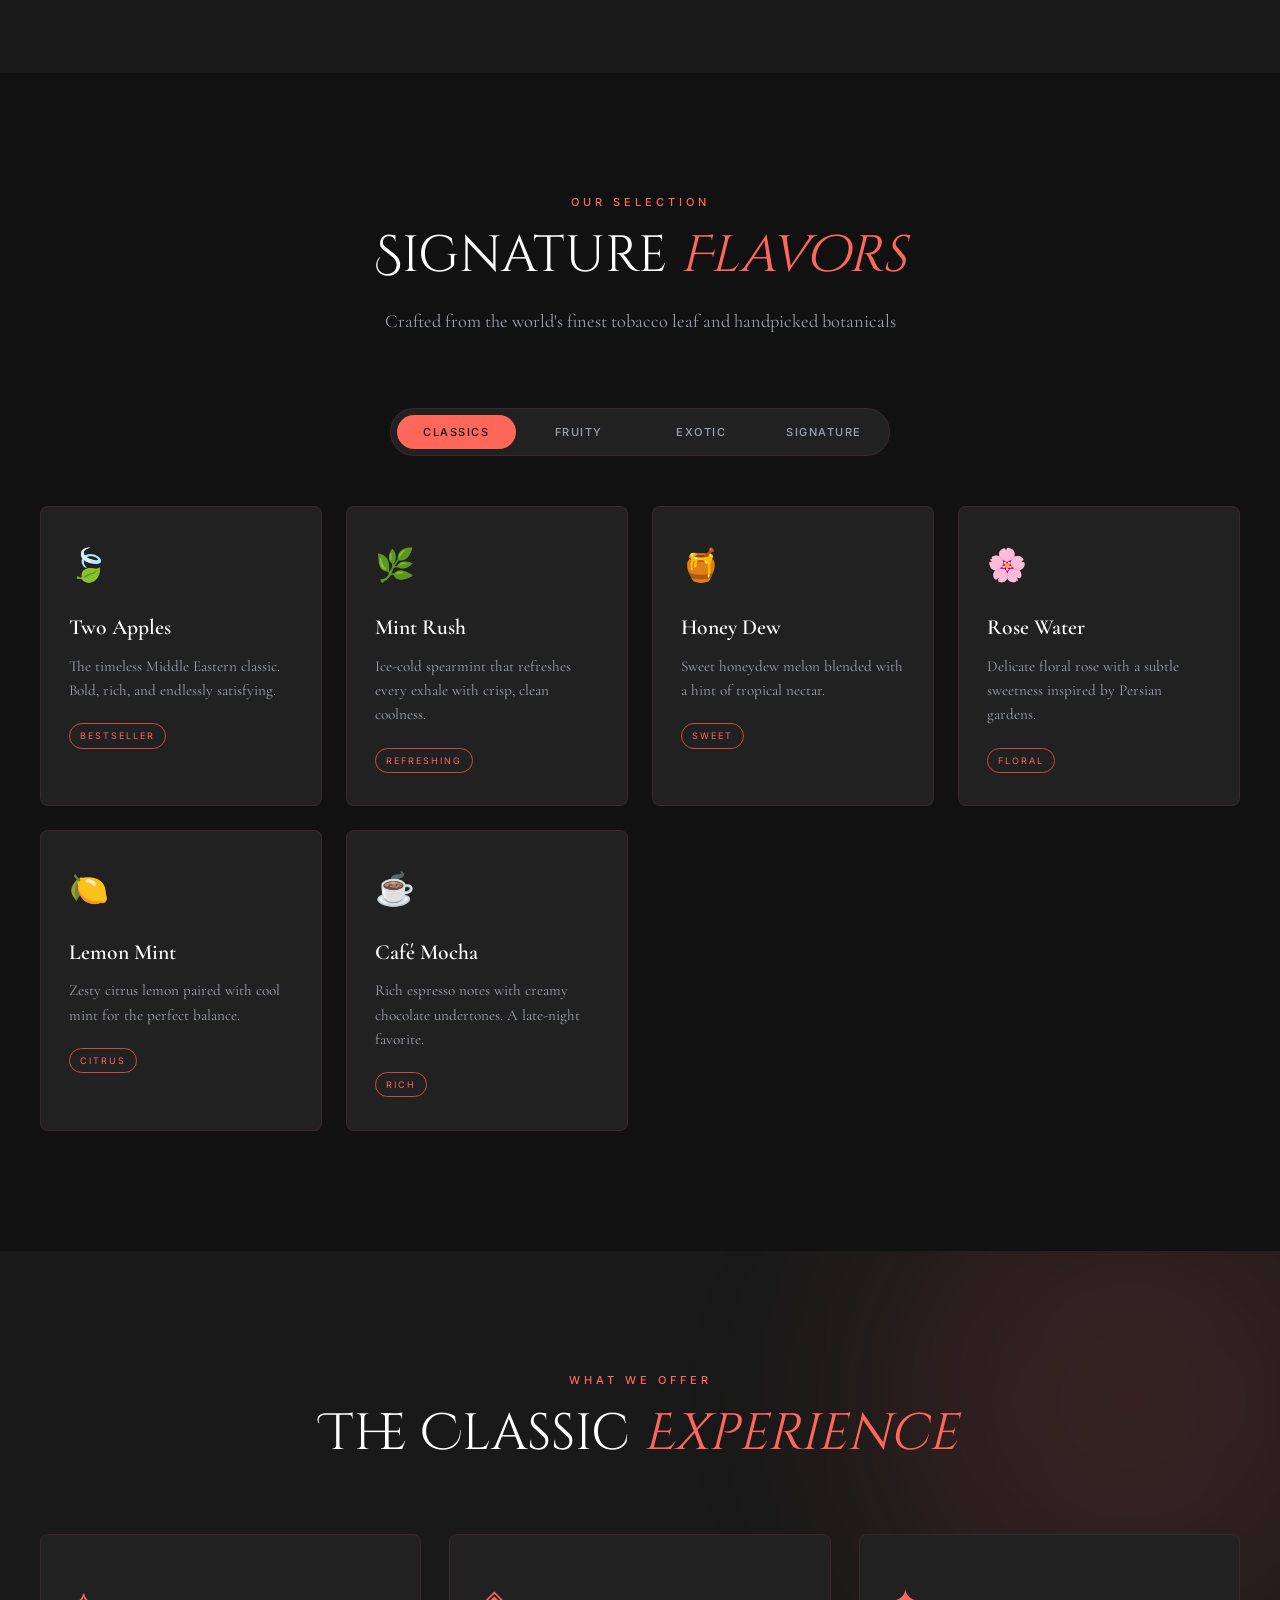
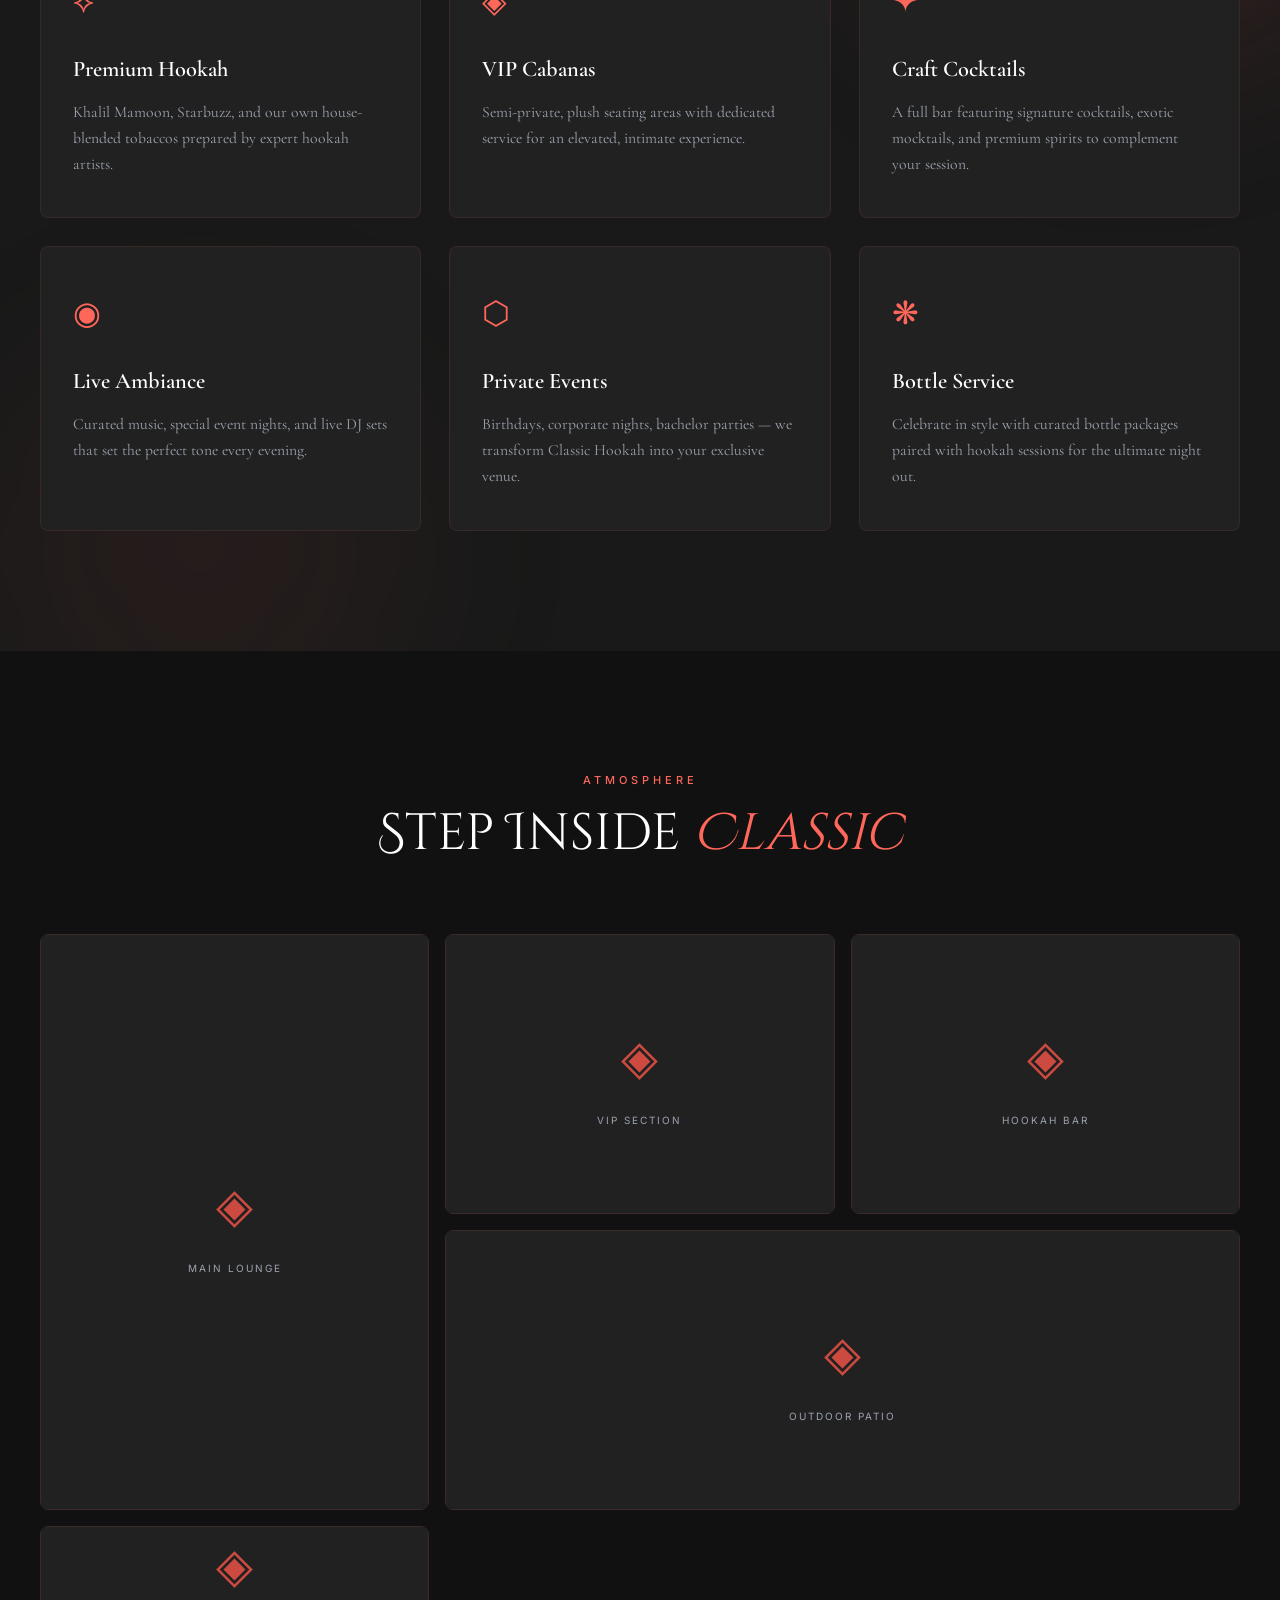
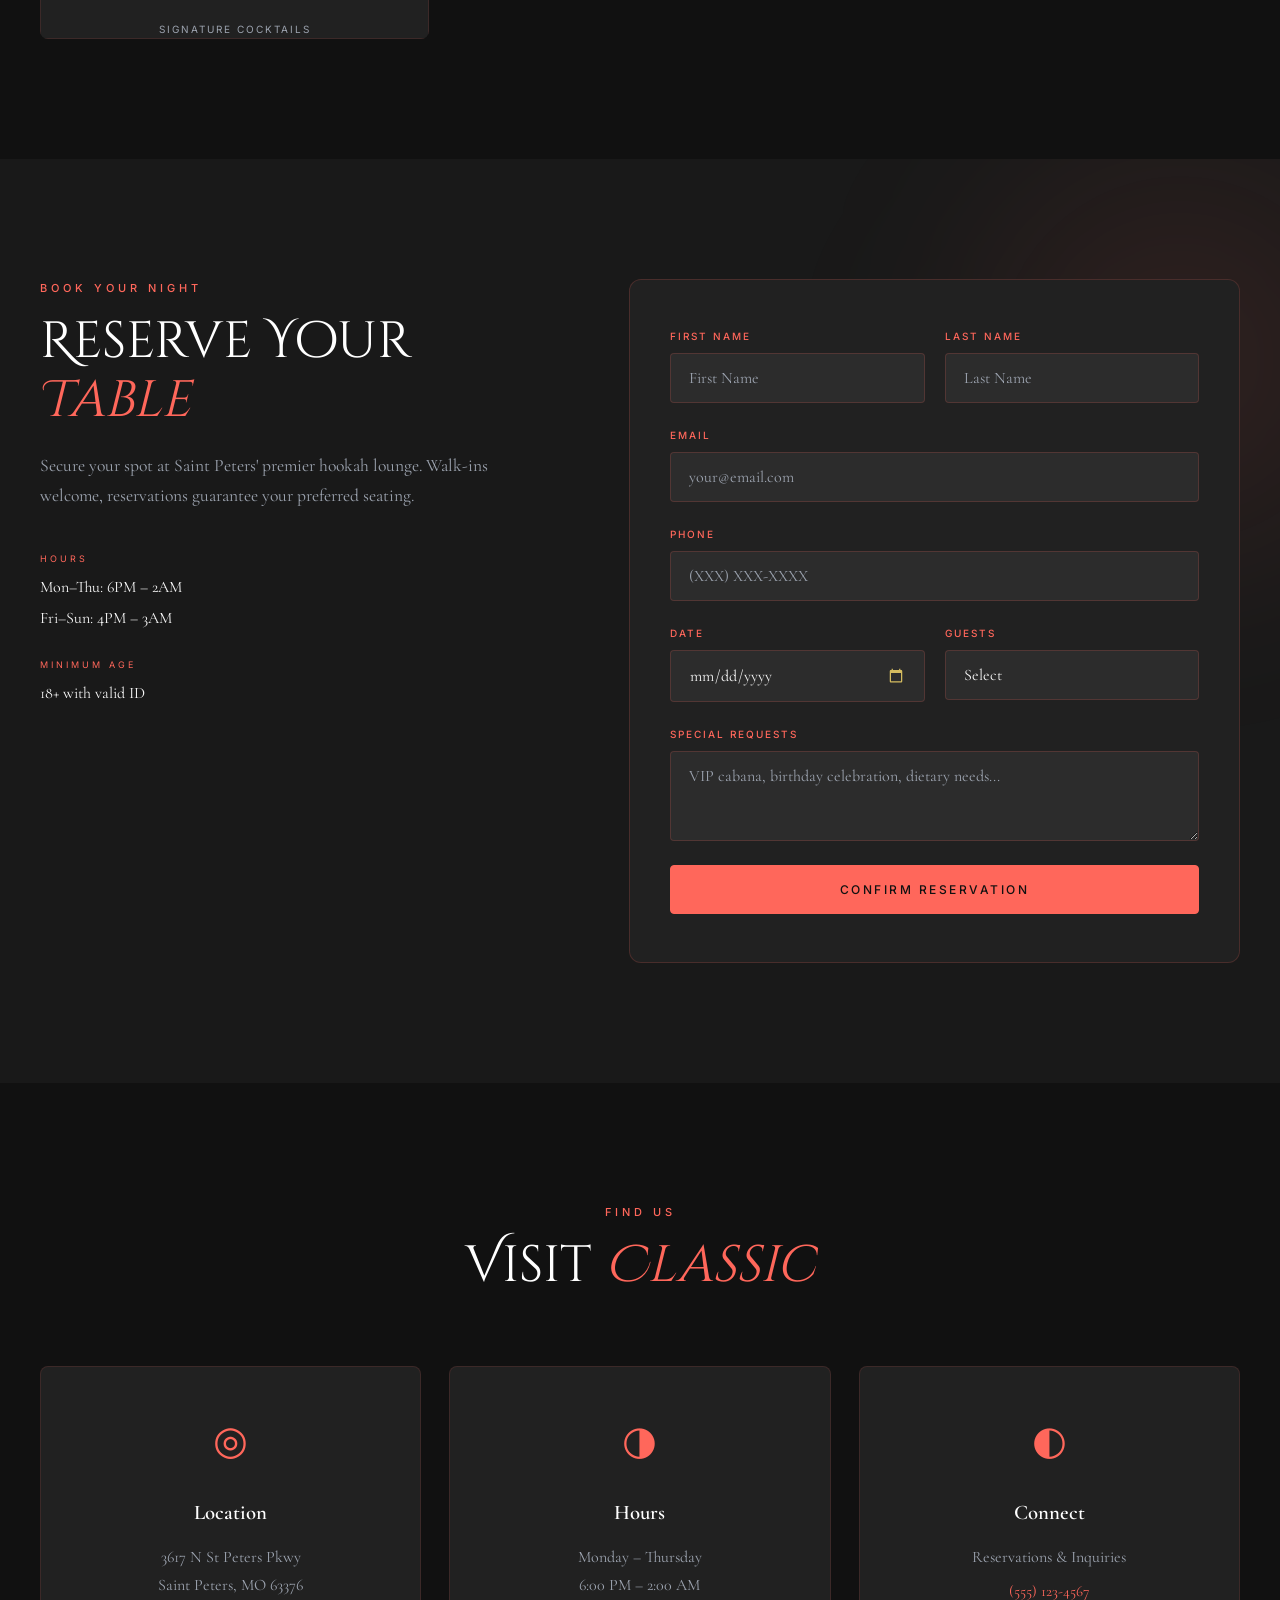
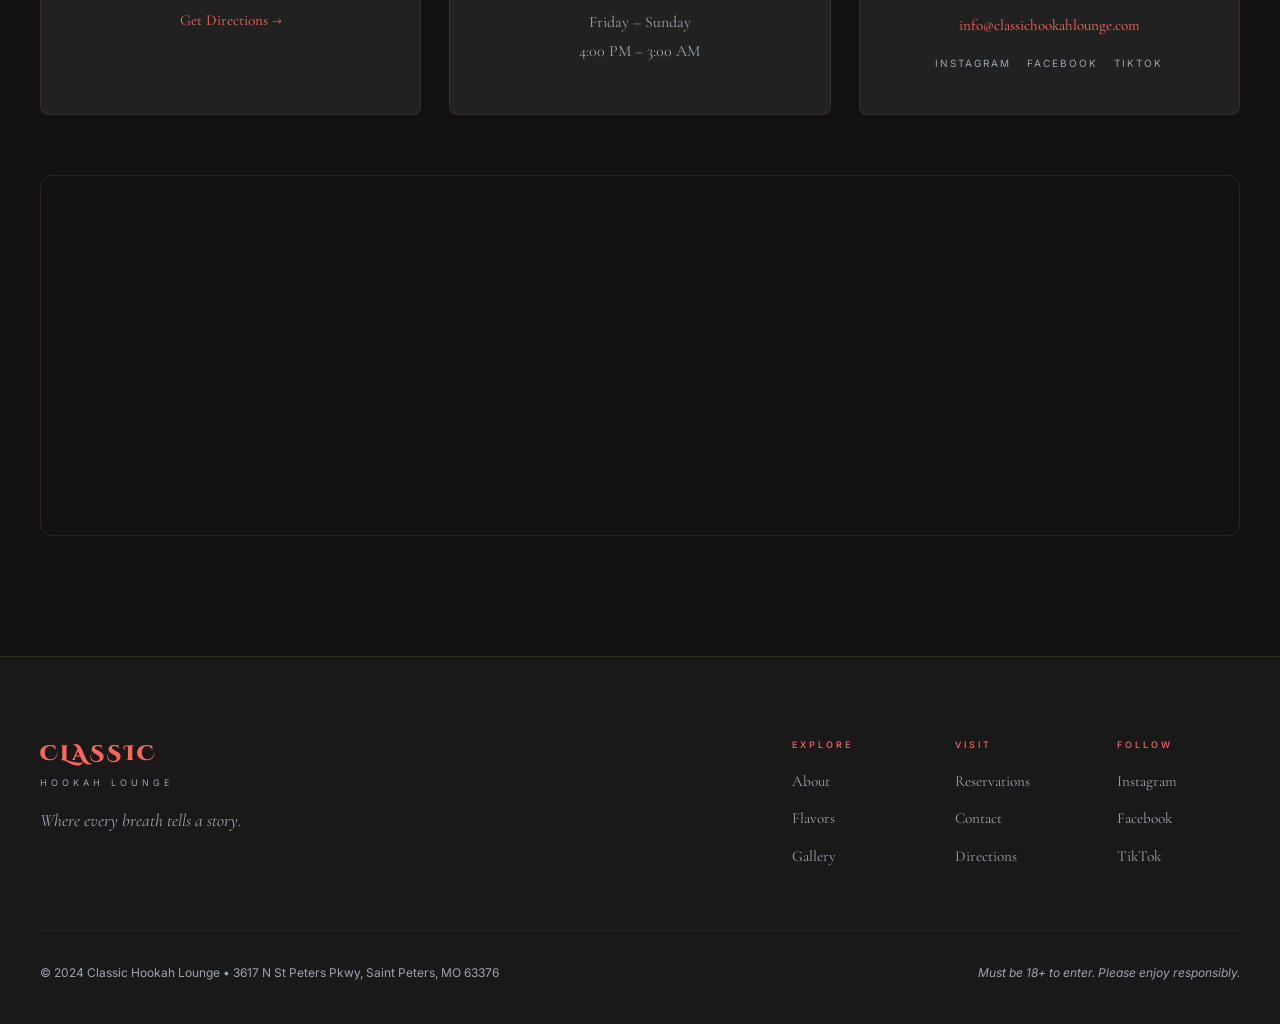
==== commit d29b9a31: "Update color scheme and add alternative design page - Apply mojo-hookah.com color scheme to index.ht" ====
--- a/index.html
+++ b/index.html
@@ -44,17 +44,30 @@
       <div class="hero-orb hero-orb-2"></div>
       <div class="hero-orb hero-orb-3"></div>
     </div>
-    <div class="hero-content">
-      <p class="hero-eyebrow">Welcome to</p>
-      <h1 class="hero-title">
-        <span class="title-line">CLASSIC</span>
-        <span class="title-line title-accent">HOOKAH</span>
-        <span class="title-line">LOUNGE</span>
-      </h1>
-      <p class="hero-tagline">Where every breath tells a story</p>
-      <div class="hero-cta">
-        <a href="#reservations" class="btn btn-primary">Reserve Your Table</a>
-        <a href="#menu" class="btn btn-ghost">Explore Flavors</a>
+    <div class="hero-inner">
+      <div class="hero-content">
+        <p class="hero-eyebrow">Welcome to</p>
+        <h1 class="hero-title">
+          <span class="title-line">CLASSIC</span>
+          <span class="title-line title-accent">HOOKAH</span>
+          <span class="title-line">LOUNGE</span>
+        </h1>
+        <p class="hero-tagline">Where every breath tells a story</p>
+        <div class="hero-cta">
+          <a href="#reservations" class="btn btn-primary">Reserve Your Table</a>
+          <a href="#menu" class="btn btn-ghost">Explore Flavors</a>
+        </div>
+      </div>
+      <div class="hero-visual">
+        <div class="hookah-img-wrap">
+          <img
+            src="https://thumbs.dreamstime.com/b/luxurious-lounge-bar-2764530.jpg"
+            alt="Luxurious lounge bar at Classic Hookah Lounge"
+            class="hookah-hero-img"
+          />
+          <div class="hookah-img-overlay"></div>
+        </div>
+        <div class="hookah-img-border"></div>
       </div>
     </div>
     <div class="hero-scroll">
--- a/style.css
+++ b/style.css
@@ -2,19 +2,19 @@
 *, *::before, *::after { box-sizing: border-box; margin: 0; padding: 0; }
 
 :root {
-  --gold:       #c9a84c;
-  --gold-light: #e8c97a;
-  --gold-dim:   #8a6f2e;
-  --cream:      #f5ede0;
-  --dark:       #080608;
-  --dark-2:     #100e12;
-  --dark-3:     #18141c;
-  --dark-4:     #221e28;
-  --purple:     #3d1f5e;
-  --purple-mid: #5c2d8a;
-  --purple-glow:#7b3db5;
-  --text-main:  #e8ddd0;
-  --text-muted: #9a8f85;
+  --gold:       #ff675b;
+  --gold-light: #ff8a80;
+  --gold-dim:   #cc4a40;
+  --cream:      #ffffff;
+  --dark:       #111111;
+  --dark-2:     #191919;
+  --dark-3:     #212121;
+  --dark-4:     #2c2c2c;
+  --purple:     #2a2a2a;
+  --purple-mid: #383838;
+  --purple-glow:#ff675b;
+  --text-main:  #f7f7f7;
+  --text-muted: #9ca3af;
   --font-display: 'Cinzel Decorative', serif;
   --font-body:    'Cormorant Garamond', serif;
   --font-ui:      'Inter', sans-serif;
@@ -55,7 +55,7 @@
   width: 400px;
   height: 400px;
   border-radius: 50%;
-  background: radial-gradient(circle, rgba(201,168,76,0.07) 0%, transparent 70%);
+  background: radial-gradient(circle, rgba(255,103,91,0.08) 0%, transparent 70%);
   pointer-events: none;
   transform: translate(-50%, -50%);
   z-index: 1;
@@ -145,7 +145,7 @@
 
 .btn-primary:hover {
   color: var(--dark);
-  box-shadow: 0 0 40px rgba(201,168,76,0.4);
+  box-shadow: 0 0 40px rgba(255,103,91,0.45);
 }
 
 .btn-primary:hover::before { transform: scaleX(1); }
@@ -158,7 +158,7 @@
 
 .btn-ghost:hover {
   border-color: var(--gold);
-  box-shadow: 0 0 25px rgba(201,168,76,0.2);
+  box-shadow: 0 0 25px rgba(255,103,91,0.25);
   color: var(--gold-light);
 }
 
@@ -177,10 +177,10 @@
 }
 
 .nav.scrolled {
-  background: rgba(8,6,8,0.92);
+  background: rgba(17,17,17,0.96);
   backdrop-filter: blur(20px);
   padding: 16px 60px;
-  border-bottom: 1px solid rgba(201,168,76,0.1);
+  border-bottom: 1px solid rgba(255,103,91,0.2);
 }
 
 .nav-logo {
@@ -261,7 +261,6 @@
   display: flex;
   align-items: center;
   justify-content: center;
-  text-align: center;
   overflow: hidden;
   background: var(--dark);
 }
@@ -269,6 +268,18 @@
 .hero-bg {
   position: absolute;
   inset: 0;
+}
+
+.hero-inner {
+  display: grid;
+  grid-template-columns: 1fr 1fr;
+  gap: 80px;
+  align-items: center;
+  max-width: 1280px;
+  width: 100%;
+  padding: 120px 60px 80px;
+  position: relative;
+  z-index: 2;
 }
 
 .hero-orb {
@@ -280,21 +291,21 @@
 
 .hero-orb-1 {
   width: 600px; height: 600px;
-  background: radial-gradient(circle, rgba(61,31,94,0.6) 0%, transparent 70%);
+  background: radial-gradient(circle, rgba(255,103,91,0.18) 0%, transparent 70%);
   top: -200px; left: -100px;
   animation-delay: 0s;
 }
 
 .hero-orb-2 {
   width: 500px; height: 500px;
-  background: radial-gradient(circle, rgba(201,168,76,0.12) 0%, transparent 70%);
+  background: radial-gradient(circle, rgba(255,103,91,0.1) 0%, transparent 70%);
   top: 30%; right: -100px;
   animation-delay: -3s;
 }
 
 .hero-orb-3 {
   width: 400px; height: 400px;
-  background: radial-gradient(circle, rgba(92,45,138,0.4) 0%, transparent 70%);
+  background: radial-gradient(circle, rgba(44,44,44,0.8) 0%, transparent 70%);
   bottom: -100px; left: 30%;
   animation-delay: -6s;
 }
@@ -307,8 +318,7 @@
 .hero-content {
   position: relative;
   z-index: 2;
-  max-width: 900px;
-  padding: 0 20px;
+  text-align: left;
 }
 
 .hero-eyebrow {
@@ -357,12 +367,55 @@
 .hero-cta {
   display: flex;
   gap: 20px;
-  justify-content: center;
+  justify-content: flex-start;
   flex-wrap: wrap;
   opacity: 0;
   animation: fadeUp 1s 1.2s forwards;
 }
 
+/* ── HERO VISUAL (hookah image) ── */
+.hero-visual {
+  position: relative;
+  z-index: 2;
+  opacity: 0;
+  animation: fadeIn 1.2s 0.8s forwards;
+}
+
+.hookah-img-wrap {
+  position: relative;
+  border-radius: 24px;
+  overflow: hidden;
+  box-shadow: 0 40px 100px rgba(0,0,0,0.6), 0 0 0 1px rgba(255,103,91,0.2);
+}
+
+.hookah-hero-img {
+  width: 100%;
+  height: 580px;
+  object-fit: cover;
+  display: block;
+  border-radius: 24px;
+}
+
+.hookah-img-overlay {
+  position: absolute;
+  inset: 0;
+  background: linear-gradient(
+    135deg,
+    rgba(17,17,17,0.25) 0%,
+    transparent 50%,
+    rgba(255,103,91,0.06) 100%
+  );
+  border-radius: 24px;
+}
+
+.hookah-img-border {
+  position: absolute;
+  inset: -1px;
+  border-radius: 25px;
+  background: linear-gradient(135deg, rgba(255,103,91,0.5), transparent 50%, rgba(204,74,64,0.3));
+  z-index: -1;
+}
+
 .hero-scroll {
   position: absolute;
   bottom: 40px; left: 50%;
@@ -371,7 +424,7 @@
   flex-direction: column;
   align-items: center;
   gap: 8px;
-  z-index: 2;
+  z-index: 3;
   opacity: 0;
   animation: fadeIn 1s 2s forwards;
 }
@@ -453,7 +506,7 @@
   align-items: center;
   justify-content: center;
   gap: 12px;
-  border: 1px solid rgba(201,168,76,0.2);
+  border: 1px solid rgba(255,103,91,0.25);
   transition: border-color 0.3s;
   cursor: default;
   background: var(--dark-3);
@@ -519,7 +572,7 @@
   gap: 40px;
   margin-top: 48px;
   padding-top: 40px;
-  border-top: 1px solid rgba(201,168,76,0.15);
+  border-top: 1px solid rgba(255,103,91,0.18);
 }
 
 .stat { display: flex; flex-direction: column; }
@@ -554,7 +607,7 @@
   padding: 6px;
   max-width: 500px;
   margin: 0 auto 50px;
-  border: 1px solid rgba(201,168,76,0.1);
+  border: 1px solid rgba(255,103,91,0.12);
 }
 
 .tab-btn {
@@ -588,7 +641,7 @@
 
 .flavor-card {
   background: var(--dark-3);
-  border: 1px solid rgba(201,168,76,0.1);
+  border: 1px solid rgba(255,103,91,0.12);
   border-radius: 8px;
   padding: 32px 28px;
   transition: var(--transition);
@@ -611,7 +664,7 @@
 }
 
 .flavor-card:hover {
-  border-color: rgba(201,168,76,0.35);
+  border-color: rgba(255,103,91,0.4);
   transform: translateY(-6px);
   box-shadow: 0 20px 60px rgba(0,0,0,0.5);
 }
@@ -671,13 +724,13 @@
 
 .exp-orb-1 {
   width: 500px; height: 500px;
-  background: rgba(61,31,94,0.4);
+  background: rgba(255,103,91,0.12);
   top: -100px; right: -100px;
 }
 
 .exp-orb-2 {
   width: 400px; height: 400px;
-  background: rgba(201,168,76,0.06);
+  background: rgba(255,103,91,0.06);
   bottom: -100px; left: 0;
 }
 
@@ -689,7 +742,7 @@
 
 .exp-card {
   background: var(--dark-3);
-  border: 1px solid rgba(201,168,76,0.08);
+  border: 1px solid rgba(255,103,91,0.1);
   border-radius: 8px;
   padding: 40px 32px;
   transition: var(--transition);
@@ -704,9 +757,9 @@
 }
 
 .exp-card:hover {
-  border-color: rgba(201,168,76,0.3);
+  border-color: rgba(255,103,91,0.35);
   background: var(--dark-4);
-  box-shadow: 0 0 60px rgba(61,31,94,0.3);
+  box-shadow: 0 0 60px rgba(255,103,91,0.15);
   transform: translateY(-4px);
 }
 
@@ -765,12 +818,12 @@
   align-items: center;
   justify-content: center;
   gap: 12px;
-  border: 1px solid rgba(201,168,76,0.1);
+  border: 1px solid rgba(255,103,91,0.12);
   transition: border-color 0.3s;
 }
 
 .gallery-item:hover .gallery-placeholder {
-  border-color: rgba(201,168,76,0.3);
+  border-color: rgba(255,103,91,0.35);
 }
 
 .gallery-placeholder .placeholder-icon { font-size: 3rem; color: var(--gold-dim); }
@@ -779,7 +832,7 @@
 .gallery-overlay {
   position: absolute;
   inset: 0;
-  background: linear-gradient(to top, rgba(8,6,8,0.85) 0%, transparent 60%);
+  background: linear-gradient(to top, rgba(17,17,17,0.9) 0%, transparent 60%);
   display: flex;
   align-items: flex-end;
   padding: 24px;
@@ -813,7 +866,7 @@
   position: absolute;
   width: 600px; height: 600px;
   border-radius: 50%;
-  background: radial-gradient(circle, rgba(92,45,138,0.3) 0%, transparent 70%);
+  background: radial-gradient(circle, rgba(255,103,91,0.12) 0%, transparent 70%);
   filter: blur(80px);
   right: -200px; top: -100px;
 }
@@ -851,7 +904,7 @@
 
 .res-form {
   background: var(--dark-3);
-  border: 1px solid rgba(201,168,76,0.15);
+  border: 1px solid rgba(255,103,91,0.18);
   border-radius: 12px;
   padding: 48px 40px;
   position: relative;
@@ -884,7 +937,7 @@
 .form-group select,
 .form-group textarea {
   background: var(--dark-4);
-  border: 1px solid rgba(201,168,76,0.15);
+  border: 1px solid rgba(255,103,91,0.18);
   border-radius: var(--radius);
   color: var(--text-main);
   font-family: var(--font-body);
@@ -903,7 +956,7 @@
 .form-group select:focus,
 .form-group textarea:focus {
   border-color: var(--gold-dim);
-  box-shadow: 0 0 0 3px rgba(201,168,76,0.08);
+  box-shadow: 0 0 0 3px rgba(255,103,91,0.1);
 }
 
 .form-group textarea { resize: vertical; min-height: 80px; }
@@ -922,9 +975,9 @@
   font-size: 1.05rem;
   margin-top: 20px;
   padding: 14px;
-  border: 1px solid rgba(201,168,76,0.2);
+  border: 1px solid rgba(255,103,91,0.25);
   border-radius: var(--radius);
-  background: rgba(201,168,76,0.05);
+  background: rgba(255,103,91,0.07);
 }
 
 .form-success.visible { display: block; animation: fadeIn 0.5s; }
@@ -941,7 +994,7 @@
 
 .contact-card {
   background: var(--dark-3);
-  border: 1px solid rgba(201,168,76,0.1);
+  border: 1px solid rgba(255,103,91,0.12);
   border-radius: 8px;
   padding: 40px 32px;
   text-align: center;
@@ -949,7 +1002,7 @@
 }
 
 .contact-card:hover {
-  border-color: rgba(201,168,76,0.3);
+  border-color: rgba(255,103,91,0.35);
   transform: translateY(-4px);
 }
 
@@ -1007,7 +1060,7 @@
 .map-frame {
   border-radius: 12px;
   overflow: hidden;
-  border: 1px solid rgba(201,168,76,0.15);
+  border: 1px solid rgba(255,103,91,0.18);
   filter: grayscale(0.5) contrast(1.1);
   transition: filter 0.3s;
 }
@@ -1116,6 +1169,8 @@
   .exp-cards { grid-template-columns: repeat(2, 1fr); }
   .about-grid { gap: 50px; }
   .res-grid { gap: 50px; }
+  .hero-inner { gap: 40px; padding: 120px 40px 80px; }
+  .hookah-hero-img { height: 460px; }
 }
 
 @media (max-width: 768px) {
@@ -1134,12 +1189,23 @@
     justify-content: center;
     align-items: center;
     transition: right 0.4s ease;
-    border-left: 1px solid rgba(201,168,76,0.15);
+    border-left: 1px solid rgba(255,103,91,0.18);
     z-index: 999;
   }
 
   .nav-links.open { right: 0; }
   .nav-toggle { display: flex; z-index: 1000; }
+
+  .hero-inner {
+    grid-template-columns: 1fr;
+    gap: 40px;
+    padding: 100px 24px 80px;
+  }
+
+  .hero-content { text-align: center; }
+  .hero-cta { justify-content: center; }
+  .hookah-hero-img { height: 320px; }
+  .hero-visual { order: -1; }
 
   .about-grid { grid-template-columns: 1fr; }
   .about-text { padding-left: 0; }
